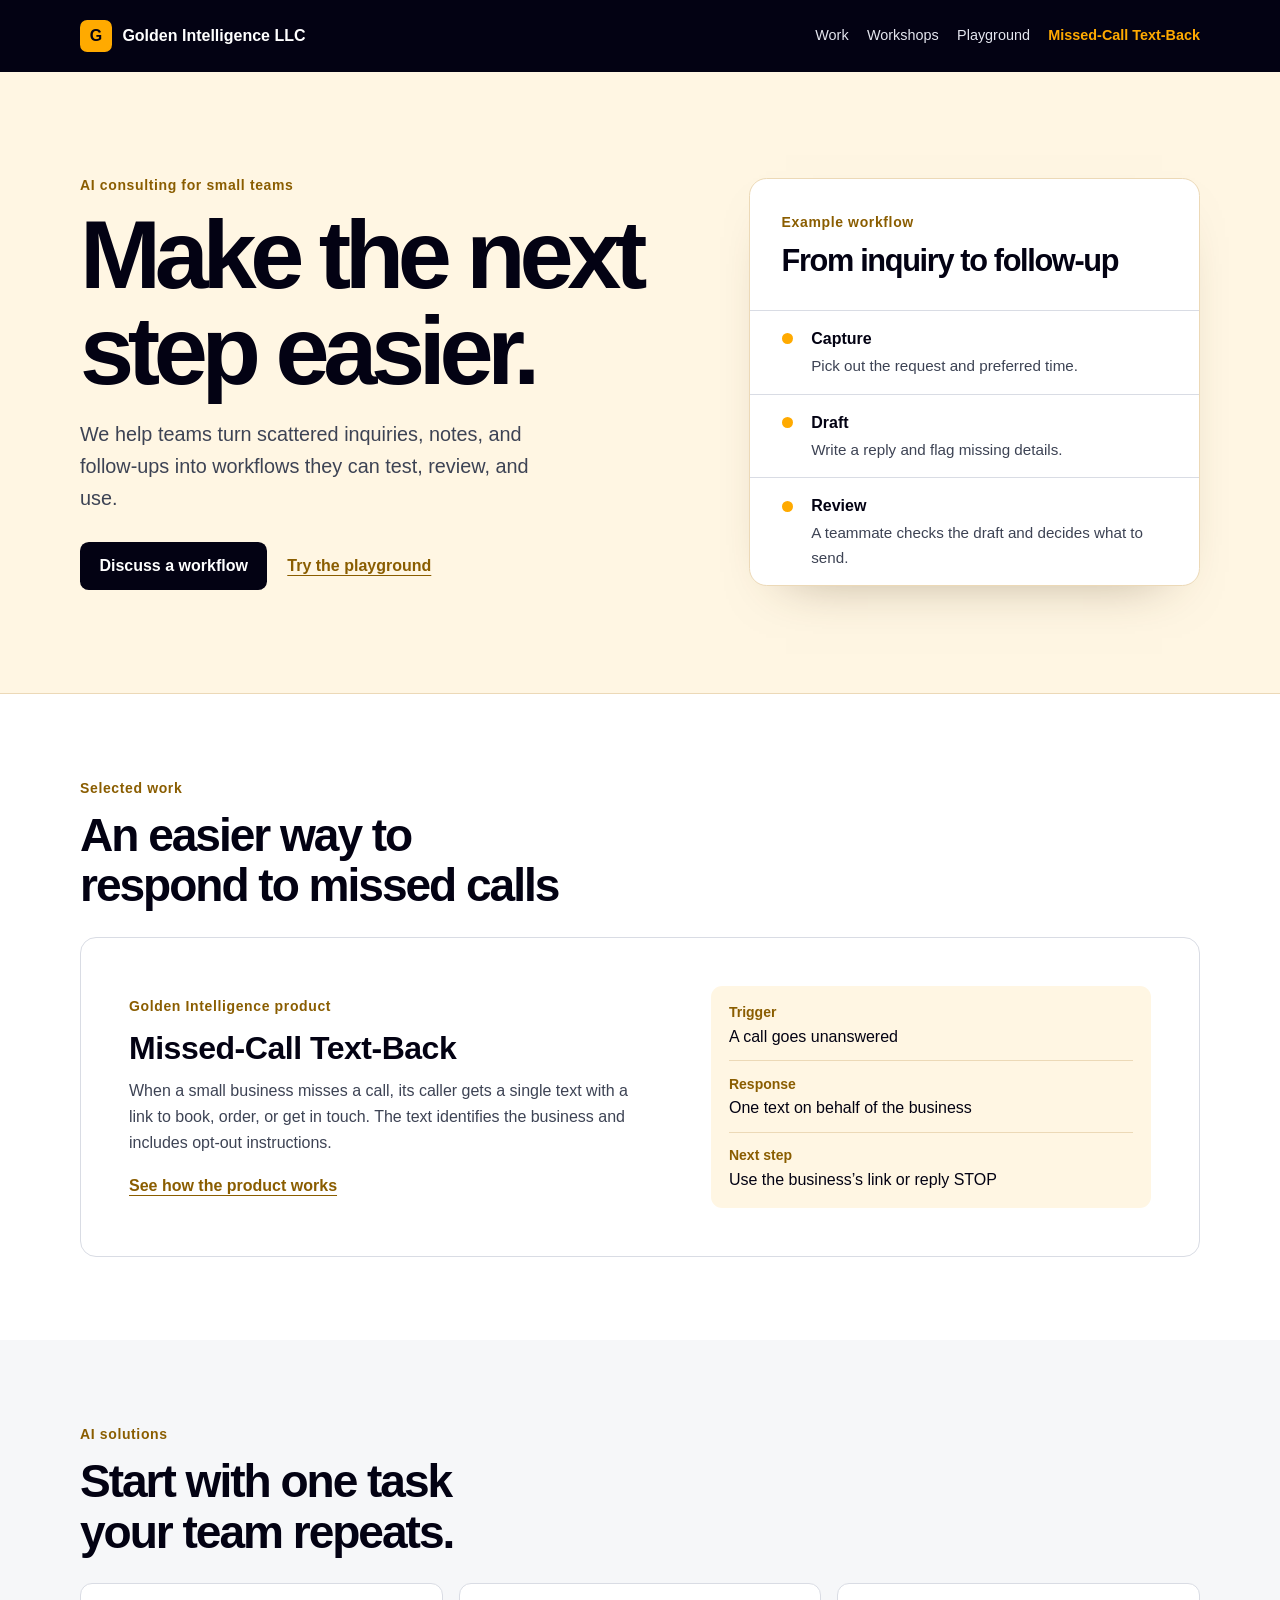
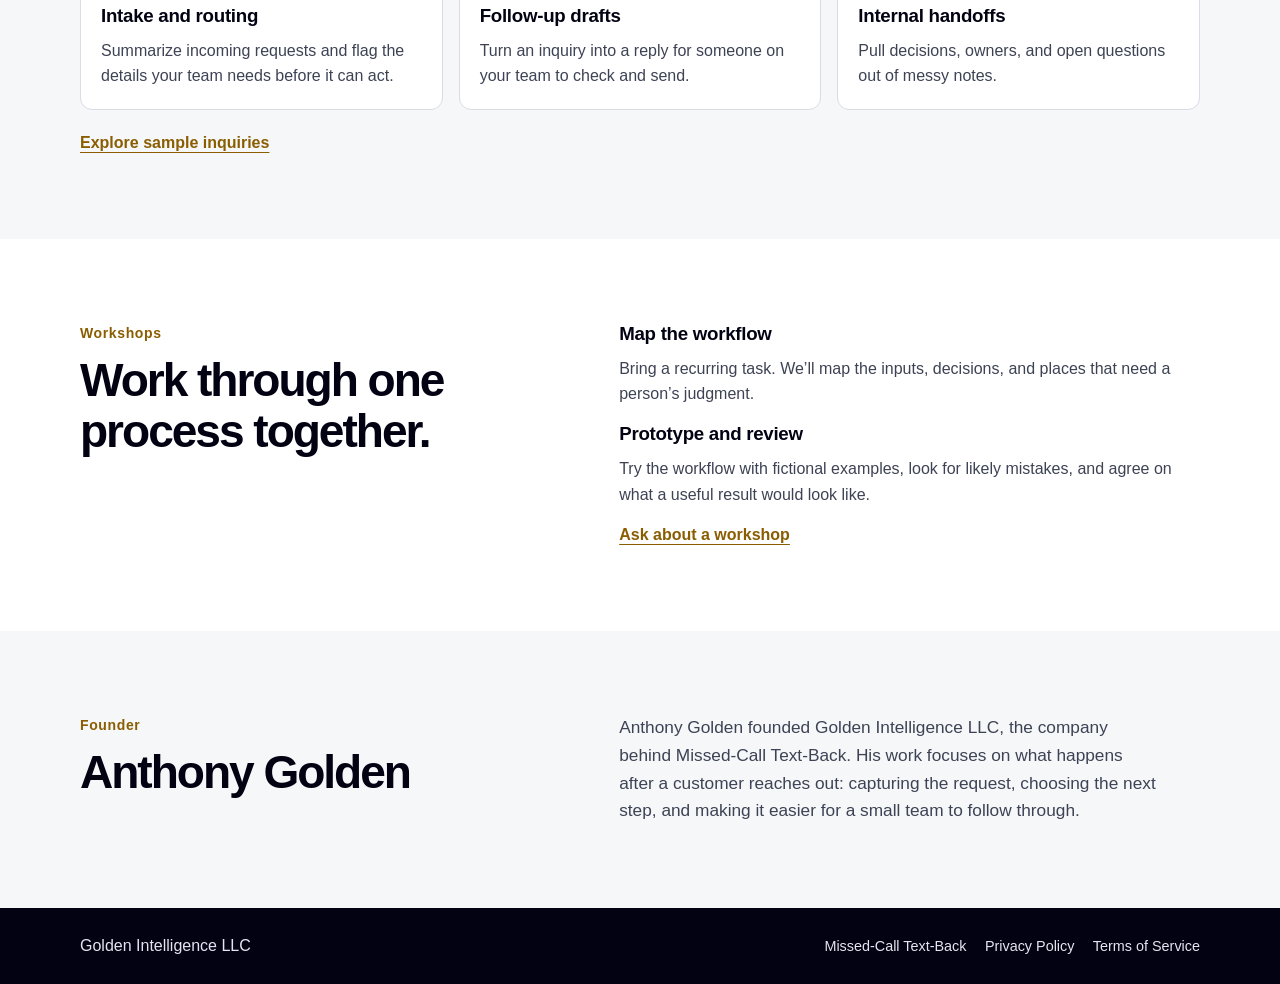
==== consulting/index.html @ 657090a5 "Add Golden Intelligence consultancy and workflow playground" ====
<!doctype html>
<html lang="en">
<head>
  <meta charset="utf-8">
  <meta name="viewport" content="width=device-width, initial-scale=1">
  <title>AI Consultancy &amp; Workshops | Golden Intelligence LLC</title>
  <meta name="description" content="Golden Intelligence helps small teams design and test AI workflows for intake, follow-up, and everyday operations.">
  <link rel="canonical" href="https://goldaction.net/consulting/">
  <link rel="icon" href="data:image/svg+xml,%3Csvg xmlns='http://www.w3.org/2000/svg' viewBox='0 0 32 32'%3E%3Crect width='32' height='32' rx='7' fill='%23FFAA00'/%3E%3Ctext x='16' y='23' font-family='Helvetica,Arial,sans-serif' font-size='19' font-weight='bold' fill='%23030213' text-anchor='middle'%3EG%3C/text%3E%3C/svg%3E">
  <link rel="stylesheet" href="/assets/portfolio.css">
</head>
<body>
  <a class="skip" href="#main">Skip to content</a>
  <header class="site">
    <div class="shell site-inner">
      <a class="brand" href="/consulting/" aria-current="page"><span class="mark" aria-hidden="true">G</span> Golden Intelligence LLC</a>
      <nav aria-label="Main navigation">
        <a href="#work">Work</a>
        <a href="#workshops">Workshops</a>
        <a href="/playground/">Playground</a>
        <a class="product-link" href="/">Missed-Call Text-Back</a>
      </nav>
    </div>
  </header>

  <main id="main">
    <section class="hero">
      <div class="shell hero-grid">
        <div>
          <p class="eyebrow">AI consulting for small teams</p>
          <h1>Make the next step easier.</h1>
          <p class="lede">We help teams turn scattered inquiries, notes, and follow-ups into workflows they can test, review, and use.</p>
          <div class="actions">
            <a class="button" href="mailto:support@goldaction.net?subject=AI%20workflow%20consultation">Discuss a workflow</a>
            <a class="text-link" href="/playground/">Try the playground</a>
          </div>
        </div>
        <div class="workflow" aria-label="Example workflow for a service inquiry">
          <div class="workflow-intro">
            <p class="eyebrow">Example workflow</p>
            <h2>From inquiry to follow-up</h2>
          </div>
          <ol class="flow">
            <li><span class="flow-dot" aria-hidden="true"></span><div><strong>Capture</strong><p>Pick out the request and preferred time.</p></div></li>
            <li><span class="flow-dot" aria-hidden="true"></span><div><strong>Draft</strong><p>Write a reply and flag missing details.</p></div></li>
            <li><span class="flow-dot" aria-hidden="true"></span><div><strong>Review</strong><p>A teammate checks the draft and decides what to send.</p></div></li>
          </ol>
        </div>
      </div>
    </section>

    <section class="section shell" id="work" aria-labelledby="work-title">
      <div class="section-heading">
        <p class="eyebrow">Selected work</p>
        <h2 id="work-title">An easier way to respond to missed calls</h2>
      </div>
      <article class="project">
        <div>
          <p class="eyebrow">Golden Intelligence product</p>
          <h3>Missed-Call Text-Back</h3>
          <p>When a small business misses a call, its caller gets a single text with a link to book, order, or get in touch. The text identifies the business and includes opt-out instructions.</p>
          <a class="text-link" href="/#how">See how the product works</a>
        </div>
        <dl class="facts">
          <div><dt>Trigger</dt><dd>A call goes unanswered</dd></div>
          <div><dt>Response</dt><dd>One text on behalf of the business</dd></div>
          <div><dt>Next step</dt><dd>Use the business’s link or reply STOP</dd></div>
        </dl>
      </article>
    </section>

    <section class="band" id="solutions" aria-labelledby="solutions-title">
      <div class="shell section">
        <div class="section-heading">
          <p class="eyebrow">AI solutions</p>
          <h2 id="solutions-title">Start with one task your team repeats.</h2>
        </div>
        <div class="tiles">
          <article><h3>Intake and routing</h3><p>Summarize incoming requests and flag the details your team needs before it can act.</p></article>
          <article><h3>Follow-up drafts</h3><p>Turn an inquiry into a reply for someone on your team to check and send.</p></article>
          <article><h3>Internal handoffs</h3><p>Pull decisions, owners, and open questions out of messy notes.</p></article>
        </div>
        <p class="section-link"><a class="text-link" href="/playground/">Explore sample inquiries</a></p>
      </div>
    </section>

    <section class="section shell split" id="workshops" aria-labelledby="workshop-title">
      <div>
        <p class="eyebrow">Workshops</p>
        <h2 id="workshop-title">Work through one process together.</h2>
      </div>
      <div class="workshop-steps">
        <div><h3>Map the workflow</h3><p>Bring a recurring task. We’ll map the inputs, decisions, and places that need a person’s judgment.</p></div>
        <div><h3>Prototype and review</h3><p>Try the workflow with fictional examples, look for likely mistakes, and agree on what a useful result would look like.</p></div>
        <a class="text-link" href="mailto:support@goldaction.net?subject=AI%20workflow%20workshop">Ask about a workshop</a>
      </div>
    </section>

    <section class="band" id="founder" aria-labelledby="founder-title">
      <div class="shell section split">
        <div>
          <p class="eyebrow">Founder</p>
          <h2 id="founder-title">Anthony Golden</h2>
        </div>
        <p class="founder-copy">Anthony Golden founded Golden Intelligence LLC, the company behind Missed-Call Text-Back. His work focuses on what happens after a customer reaches out: capturing the request, choosing the next step, and making it easier for a small team to follow through.</p>
      </div>
    </section>
  </main>

  <footer class="site footer">
    <div class="shell site-inner">
      <span>Golden Intelligence LLC</span>
      <nav aria-label="Footer navigation">
        <a href="/">Missed-Call Text-Back</a>
        <a href="/privacy/">Privacy Policy</a>
        <a href="/terms/">Terms of Service</a>
      </nav>
    </div>
  </footer>
</body>
</html>
---- assets/portfolio.css ----
:root {
  --gold: #ffaa00;
  --gold-deep: #8a5d00;
  --gold-soft: #fff6e3;
  --ink: #030213;
  --body: #3d4354;
  --muted: #555c6c;
  --line: #d9dce4;
  --bg: #fff;
  --band: #f6f7f9;
  color: var(--body);
  background: var(--bg);
  font-family: -apple-system, BlinkMacSystemFont, "Segoe UI", Roboto, "Helvetica Neue", Arial, sans-serif;
  line-height: 1.6;
}

* { box-sizing: border-box; }
[hidden] { display: none !important; }
body { margin: 0; }
a { color: var(--gold-deep); text-underline-offset: .25em; }
:focus-visible { outline: 3px solid var(--gold-deep); outline-offset: 4px; }
.site :focus-visible { outline-color: var(--gold); }
.shell { width: min(100% - 3rem, 70rem); margin-inline: auto; }

.skip {
  position: absolute;
  z-index: 1;
  top: .75rem;
  left: .75rem;
  transform: translateY(-200%);
  padding: .7rem 1rem;
  background: var(--gold);
  color: var(--ink);
  font-weight: 700;
}
.skip:focus { transform: translateY(0); }

.site { background: var(--ink); color: #e4e6ef; }
.site-inner {
  display: flex;
  flex-wrap: wrap;
  justify-content: space-between;
  align-items: center;
  gap: .5rem 1.5rem;
  min-height: 4.5rem;
  padding-block: .55rem;
}
.site nav { display: flex; flex-wrap: wrap; gap: 0 1.15rem; }
.site a {
  display: inline-flex;
  align-items: center;
  min-height: 2.75rem;
  color: inherit;
  text-decoration: none;
  font-size: .9rem;
}
.site a:hover,
.site nav a[aria-current="page"] { text-decoration: underline; }
.site .brand { gap: .65rem; color: #fff; font-size: 1rem; font-weight: 750; }
.mark {
  display: inline-grid;
  width: 2rem;
  height: 2rem;
  place-items: center;
  border-radius: .45rem;
  background: var(--gold);
  color: var(--ink);
  font-weight: 850;
}
.site nav .product-link { color: var(--gold); font-weight: 700; }
.footer { margin-top: auto; }
.footer .site-inner { padding-block: 1rem; }

.hero {
  padding-block: clamp(3rem, 8vw, 7.25rem);
  background: var(--gold-soft);
  border-bottom: 1px solid #ecd9b7;
}
.hero-grid { display: grid; grid-template-columns: 1.18fr .9fr; align-items: center; gap: clamp(2rem, 6vw, 6rem); }
.eyebrow {
  margin: 0 0 .65rem;
  color: var(--gold-deep);
  font-size: .875rem;
  font-weight: 750;
  letter-spacing: .045em;
}
h1, h2, h3 { margin: 0; color: var(--ink); text-wrap: balance; }
h1 { max-width: 13ch; font-size: clamp(2.85rem, 7.6vw, 6.3rem); line-height: .98; letter-spacing: -.065em; }
h2 { font-size: clamp(1.75rem, 3.6vw, 3.4rem); line-height: 1.1; letter-spacing: -.044em; }
h3 { font-size: 1.17rem; line-height: 1.25; letter-spacing: -.015em; }
p { margin: .65rem 0 0; }
.lede { max-width: 43ch; margin-top: 1.35rem; font-size: clamp(1.05rem, 2vw, 1.24rem); }
.actions { display: flex; flex-wrap: wrap; align-items: center; gap: .7rem 1.25rem; margin-top: 1.7rem; }
.button {
  display: inline-flex;
  align-items: center;
  justify-content: center;
  min-height: 2.85rem;
  padding: .65rem 1.15rem;
  border: 1px solid transparent;
  border-radius: .55rem;
  background: var(--ink);
  color: #fff;
  text-decoration: none;
  text-align: center;
  font: inherit;
  font-weight: 700;
  cursor: pointer;
}
.button:hover { background: #292840; }
.text-link { font-weight: 700; }
.text-link:hover { color: var(--ink); }

.workflow {
  overflow: hidden;
  border: 1px solid #ecd9b7;
  border-radius: 1.1rem;
  background: var(--bg);
  box-shadow: 0 1.4rem 3.4rem -2.3rem #4a341580;
}
.workflow-intro { padding: clamp(1.2rem, 4vw, 2rem); }
.workflow h2 { font-size: clamp(1.35rem, 2.4vw, 2rem); }
.flow { margin: 0; padding: 0; list-style: none; }
.flow li {
  display: grid;
  grid-template-columns: 1rem 1fr;
  gap: .85rem;
  align-items: start;
  padding: .95rem clamp(1.2rem, 4vw, 2rem);
  border-top: 1px solid var(--line);
}
.flow strong { color: var(--ink); }
.flow p { margin-top: .15rem; font-size: .95rem; }
.flow-dot { width: .7rem; height: .7rem; margin-top: .45rem; border-radius: 50%; background: var(--gold); }

.section { padding-block: clamp(3.2rem, 6.5vw, 6rem); }
.section-heading { max-width: 42rem; margin-bottom: 1.6rem; }
.project {
  display: grid;
  grid-template-columns: 1.15fr 1fr;
  gap: 1.65rem clamp(1.5rem, 6vw, 5.5rem);
  align-items: center;
  padding: clamp(1.35rem, 4.4vw, 3rem);
  border: 1px solid var(--line);
  border-radius: 1rem;
}
.project h3 { font-size: clamp(1.4rem, 2.6vw, 2rem); }
.project p:not(.eyebrow) { margin-bottom: 1.1rem; }
.facts { margin: 0; padding: .25rem 1.1rem; background: var(--gold-soft); border-radius: .7rem; }
.facts div { padding-block: .7rem; }
.facts div + div { border-top: 1px solid #ecd9b7; }
.facts dt { color: var(--gold-deep); font-weight: 700; font-size: .875rem; }
.facts dd { margin: .03rem 0 0; color: var(--ink); }
.band { background: var(--band); }
.tiles { display: grid; grid-template-columns: repeat(3, 1fr); gap: 1rem; }
.tiles article { padding: 1.25rem; border: 1px solid var(--line); border-radius: .75rem; background: var(--bg); }
.section-link { margin-top: 1.25rem; }
.split { display: grid; grid-template-columns: .9fr 1.1fr; gap: 1.35rem clamp(1.4rem, 5vw, 5.5rem); }
.workshop-steps { display: grid; gap: .95rem; }
.founder-copy { margin: 0; max-width: 56ch; font-size: 1.08rem; }

.demo-hero { padding-block: clamp(2.75rem, 6vw, 5rem); }
.demo-hero h1 { max-width: none; font-size: clamp(2.7rem, 6.4vw, 5.15rem); }
.demo-hero .lede { max-width: 59ch; }
.sample-note { margin-top: .85rem; color: var(--muted); }
.demo-section { padding-block: clamp(1.5rem, 4vw, 3rem) clamp(3rem, 6vw, 5rem); }
.demo-grid { display: grid; grid-template-columns: 1fr 1fr; gap: 1rem; align-items: start; }
.demo-panel { min-width: 0; padding: clamp(1rem, 3vw, 1.75rem); border: 1px solid var(--line); border-radius: .9rem; }
.demo-panel h2, legend { color: var(--ink); font-size: 1.3rem; font-weight: 750; line-height: 1.2; }
fieldset { display: grid; gap: .4rem; min-width: 0; margin: 0 0 1.3rem; padding: 0; border: 0; }
legend { margin-bottom: .55rem; padding: 0; }
.option {
  display: flex;
  align-items: center;
  gap: .55rem;
  min-height: 2.75rem;
  padding: .45rem .65rem;
  border: 1px solid var(--line);
  border-radius: .55rem;
  color: var(--ink);
  cursor: pointer;
}
.option:focus-within { outline: 2px solid var(--gold-deep); outline-offset: 2px; }
.option:has(input:checked) { border-color: var(--gold-deep); background: var(--gold-soft); font-weight: 700; }
.option input { margin: 0; accent-color: var(--gold-deep); flex: none; }
.message { padding: .85rem 1rem; border-radius: .55rem; background: var(--band); overflow-wrap: anywhere; }
.demo-panel .button { margin-top: 1rem; }
.result-panel { background: var(--band); }
.result-panel .message { background: var(--bg); }
#result { margin-top: 1rem; padding-top: 1rem; border-top: 1px solid var(--line); }
#result .message { margin-bottom: 1.05rem; }
#result ul { margin: .55rem 0 0; padding-left: 1.35rem; }

@media (max-width: 50rem) {
  .hero-grid, .project, .split, .demo-grid { grid-template-columns: 1fr; }
  .workflow { max-width: 33rem; }
  .tiles { grid-template-columns: 1fr; }
}
@media (max-width: 32rem) {
  .shell { width: calc(100% - 2rem); }
  .site-inner { padding-block: .65rem; }
  .site nav { gap: 0 .75rem; }
}
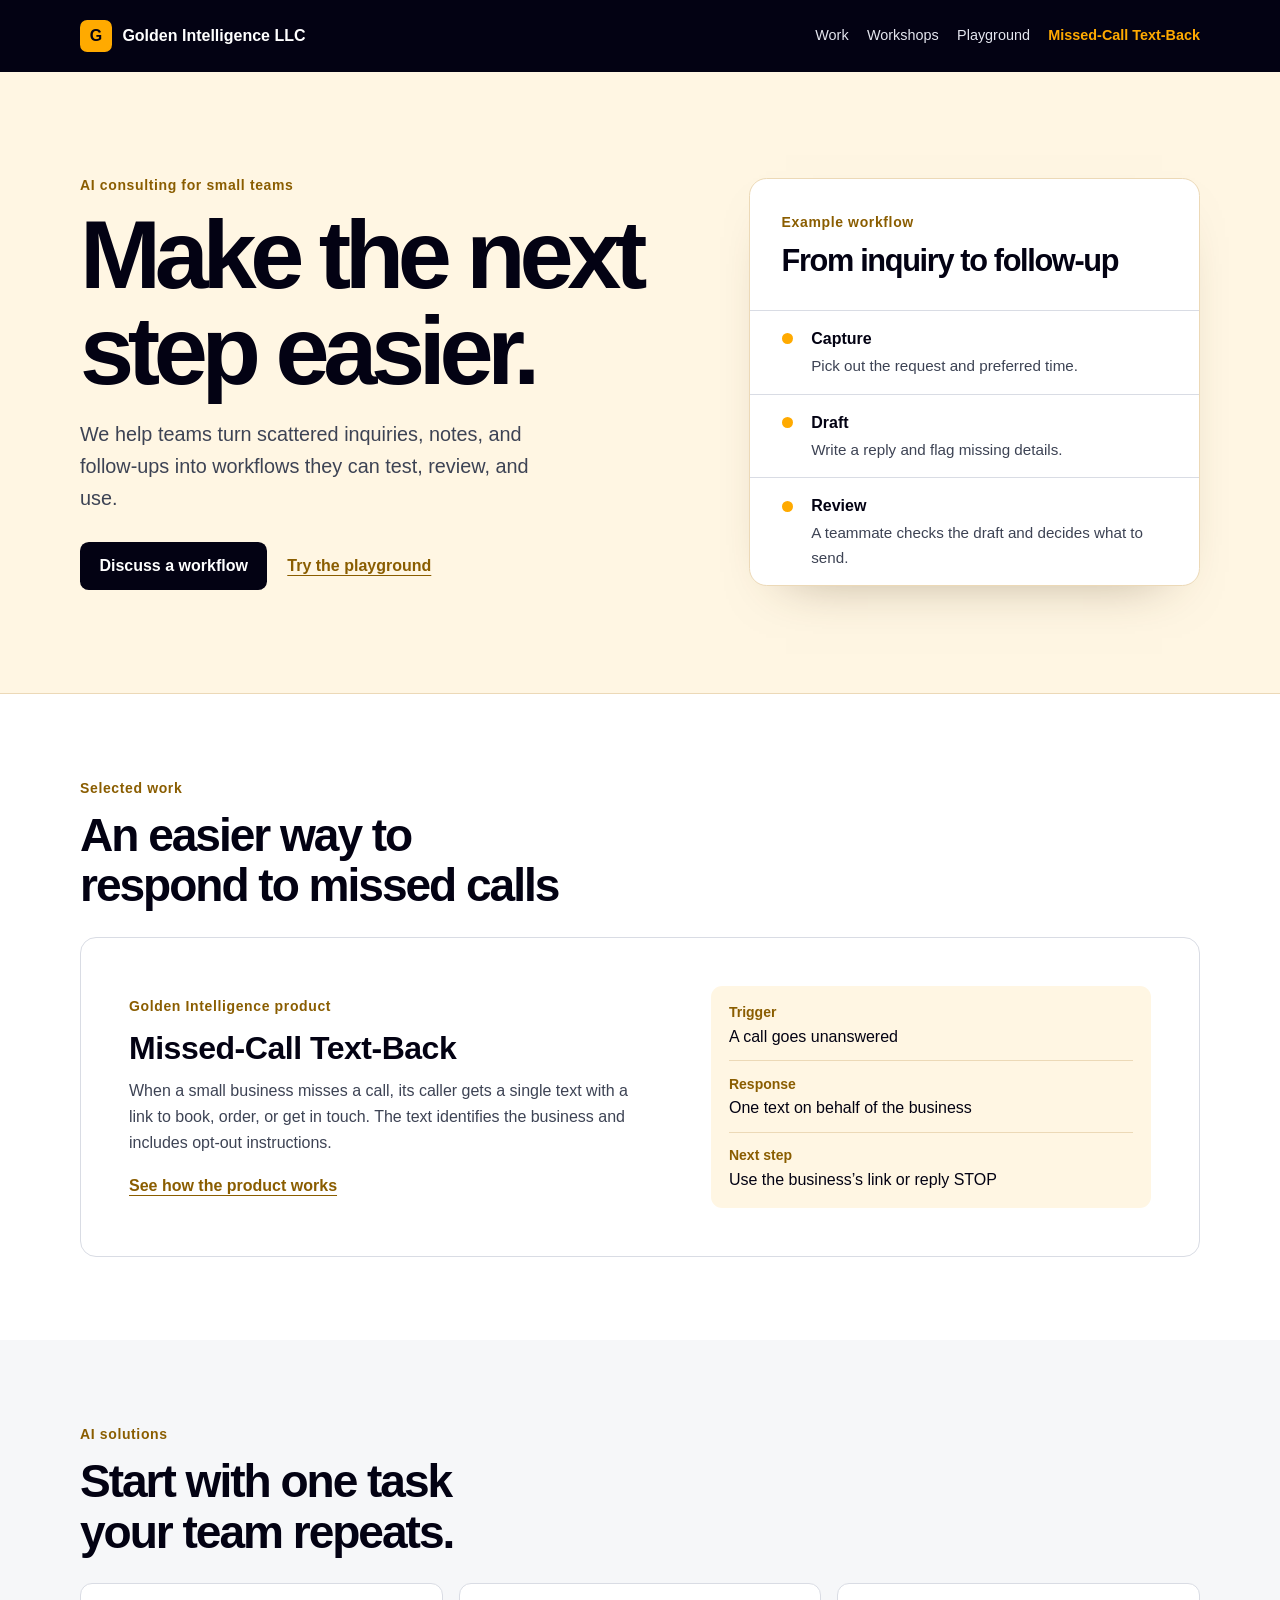
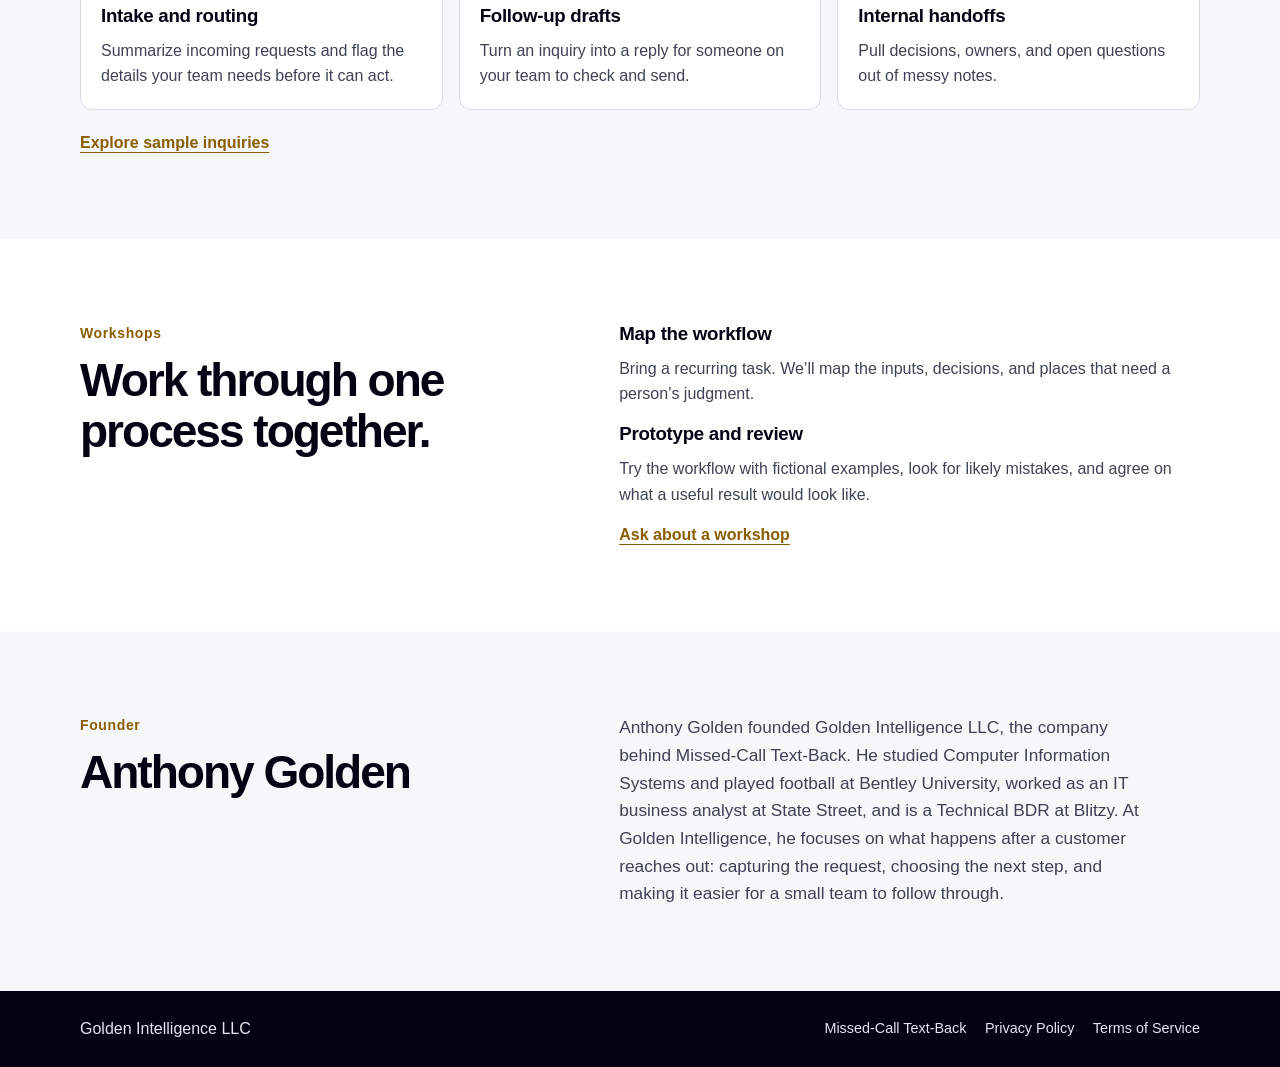
==== commit d9a1ea55: "Add Anthony Golden’s background to the founder bio" ====
--- a/consulting/index.html
+++ b/consulting/index.html
@@ -102,7 +102,7 @@
           <p class="eyebrow">Founder</p>
           <h2 id="founder-title">Anthony Golden</h2>
         </div>
-        <p class="founder-copy">Anthony Golden founded Golden Intelligence LLC, the company behind Missed-Call Text-Back. His work focuses on what happens after a customer reaches out: capturing the request, choosing the next step, and making it easier for a small team to follow through.</p>
+        <p class="founder-copy">Anthony Golden founded Golden Intelligence LLC, the company behind Missed-Call Text-Back. He studied Computer Information Systems and played football at Bentley University, worked as an IT business analyst at State Street, and is a Technical BDR at Blitzy. At Golden Intelligence, he focuses on what happens after a customer reaches out: capturing the request, choosing the next step, and making it easier for a small team to follow through.</p>
       </div>
     </section>
   </main>
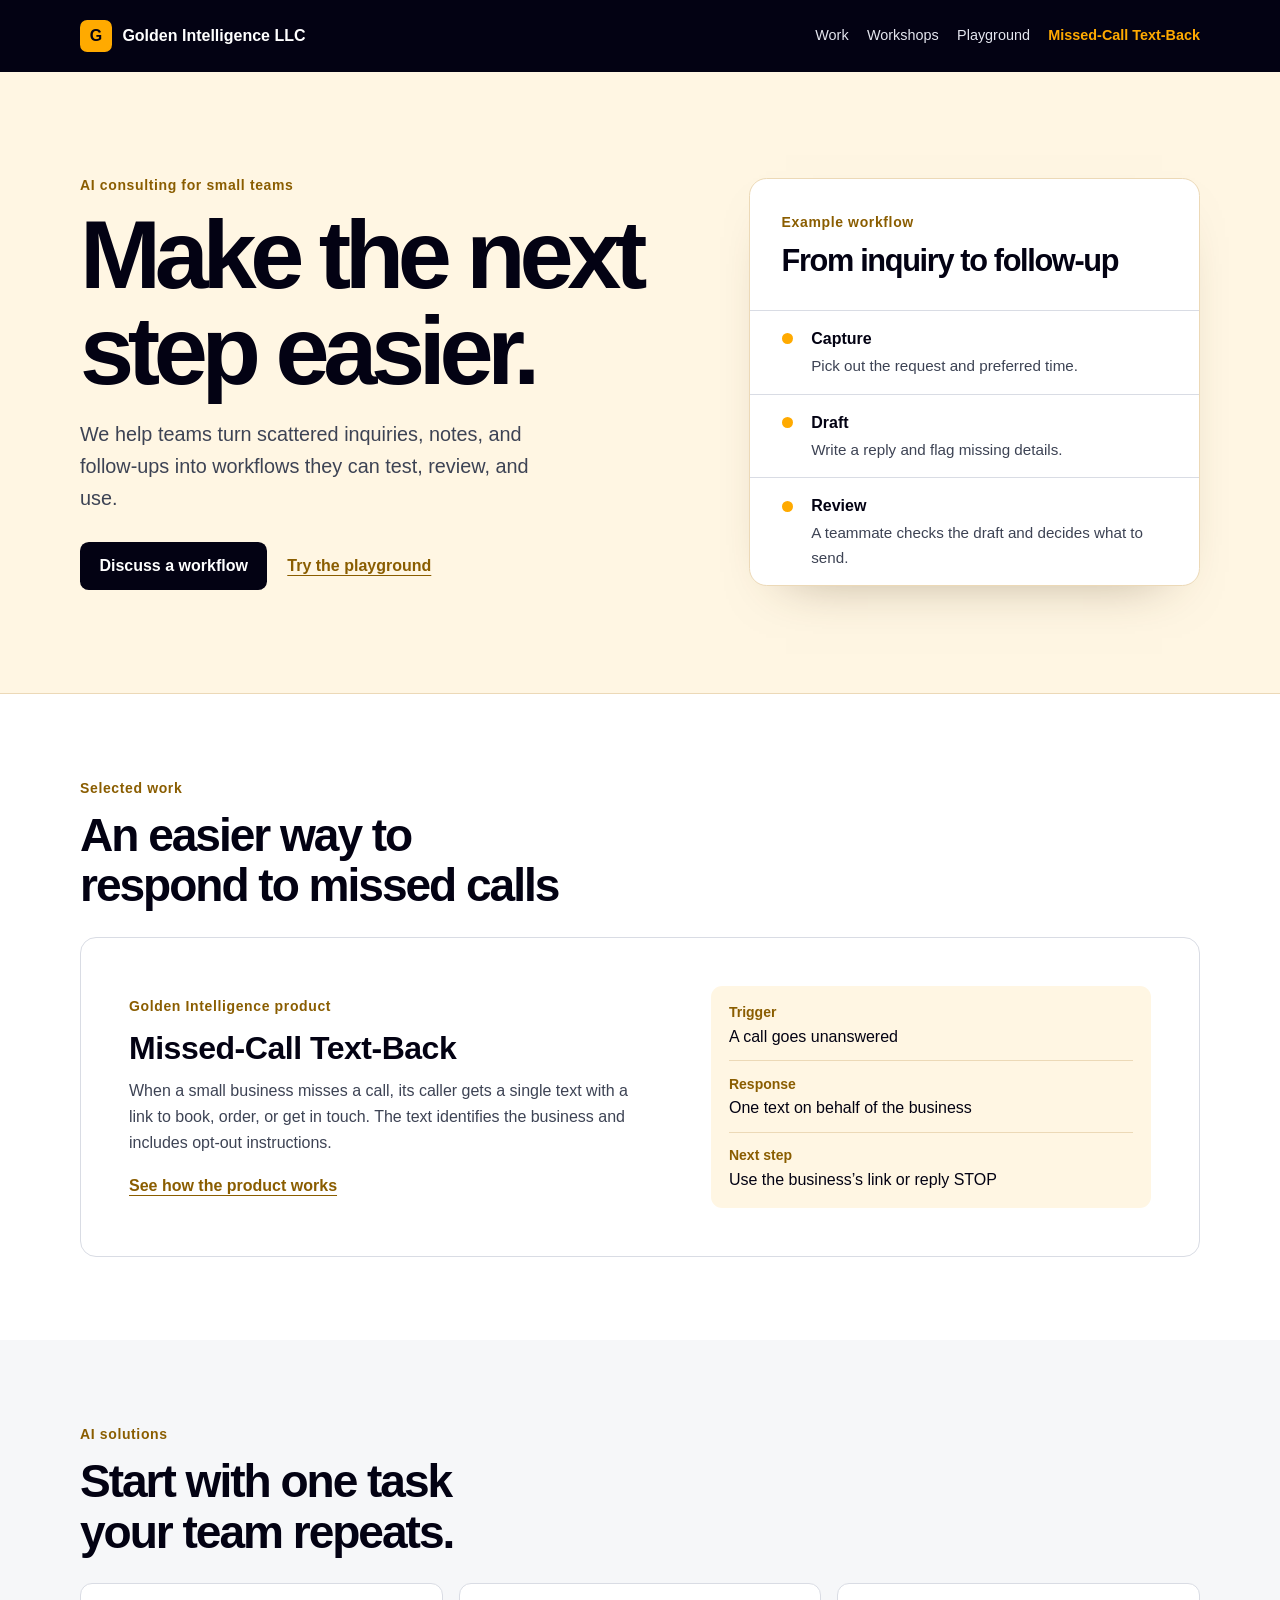
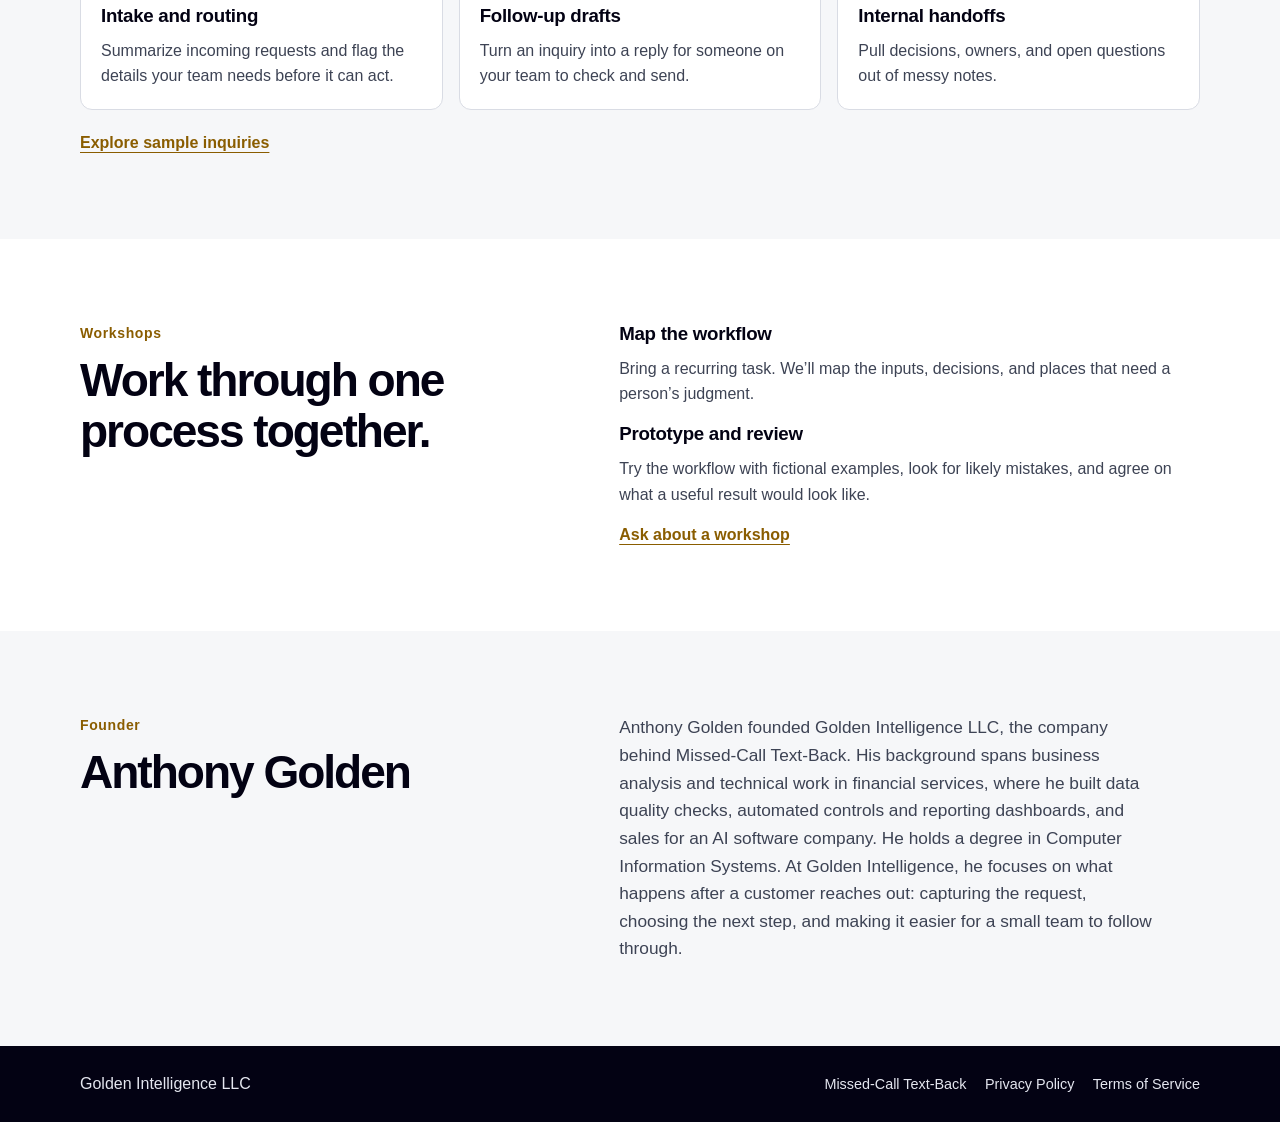
==== commit b32e591a: "Make the founder bio general Describe skills and experience without employer names or titles.  Co-Au" ====
--- a/consulting/index.html
+++ b/consulting/index.html
@@ -102,7 +102,7 @@
           <p class="eyebrow">Founder</p>
           <h2 id="founder-title">Anthony Golden</h2>
         </div>
-        <p class="founder-copy">Anthony Golden founded Golden Intelligence LLC, the company behind Missed-Call Text-Back. He studied Computer Information Systems and played football at Bentley University, worked as an IT business analyst at State Street, and is a Technical BDR at Blitzy. At Golden Intelligence, he focuses on what happens after a customer reaches out: capturing the request, choosing the next step, and making it easier for a small team to follow through.</p>
+        <p class="founder-copy">Anthony Golden founded Golden Intelligence LLC, the company behind Missed-Call Text-Back. His background spans business analysis and technical work in financial services, where he built data quality checks, automated controls and reporting dashboards, and sales for an AI software company. He holds a degree in Computer Information Systems. At Golden Intelligence, he focuses on what happens after a customer reaches out: capturing the request, choosing the next step, and making it easier for a small team to follow through.</p>
       </div>
     </section>
   </main>
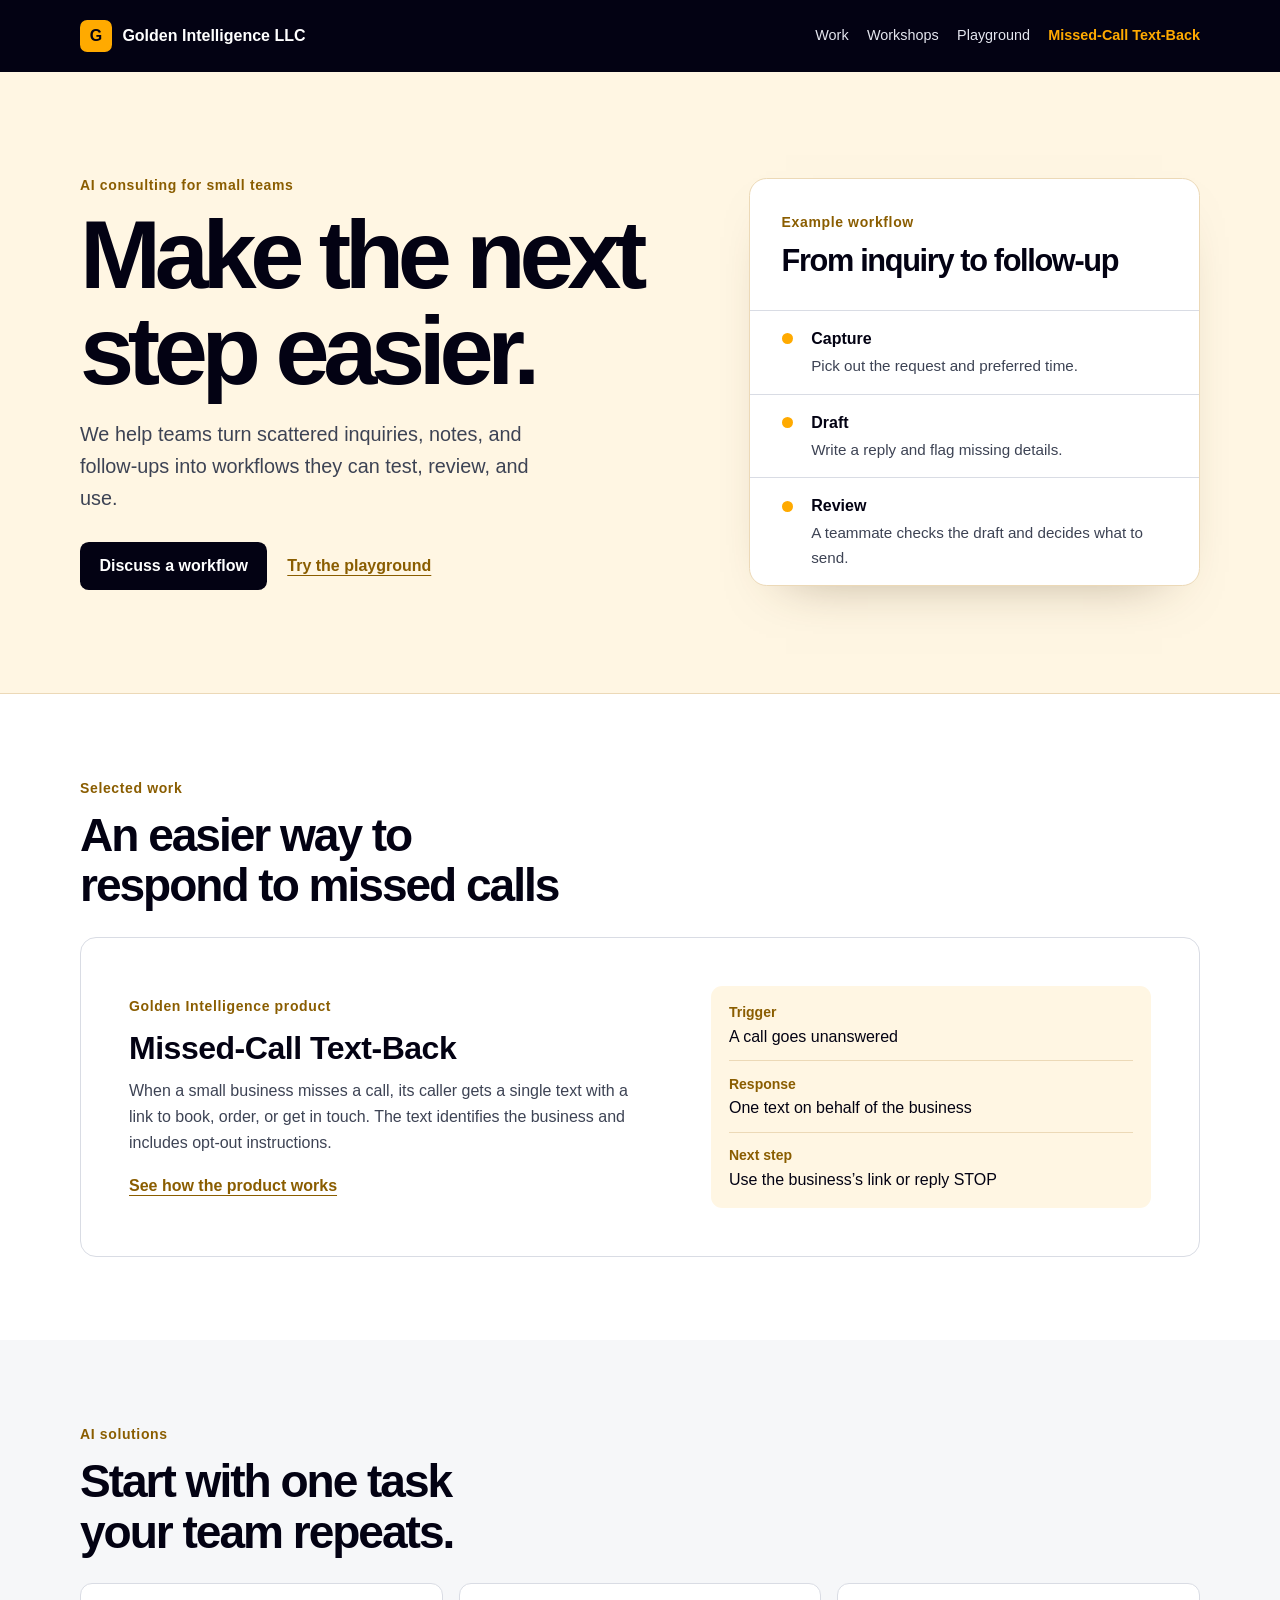
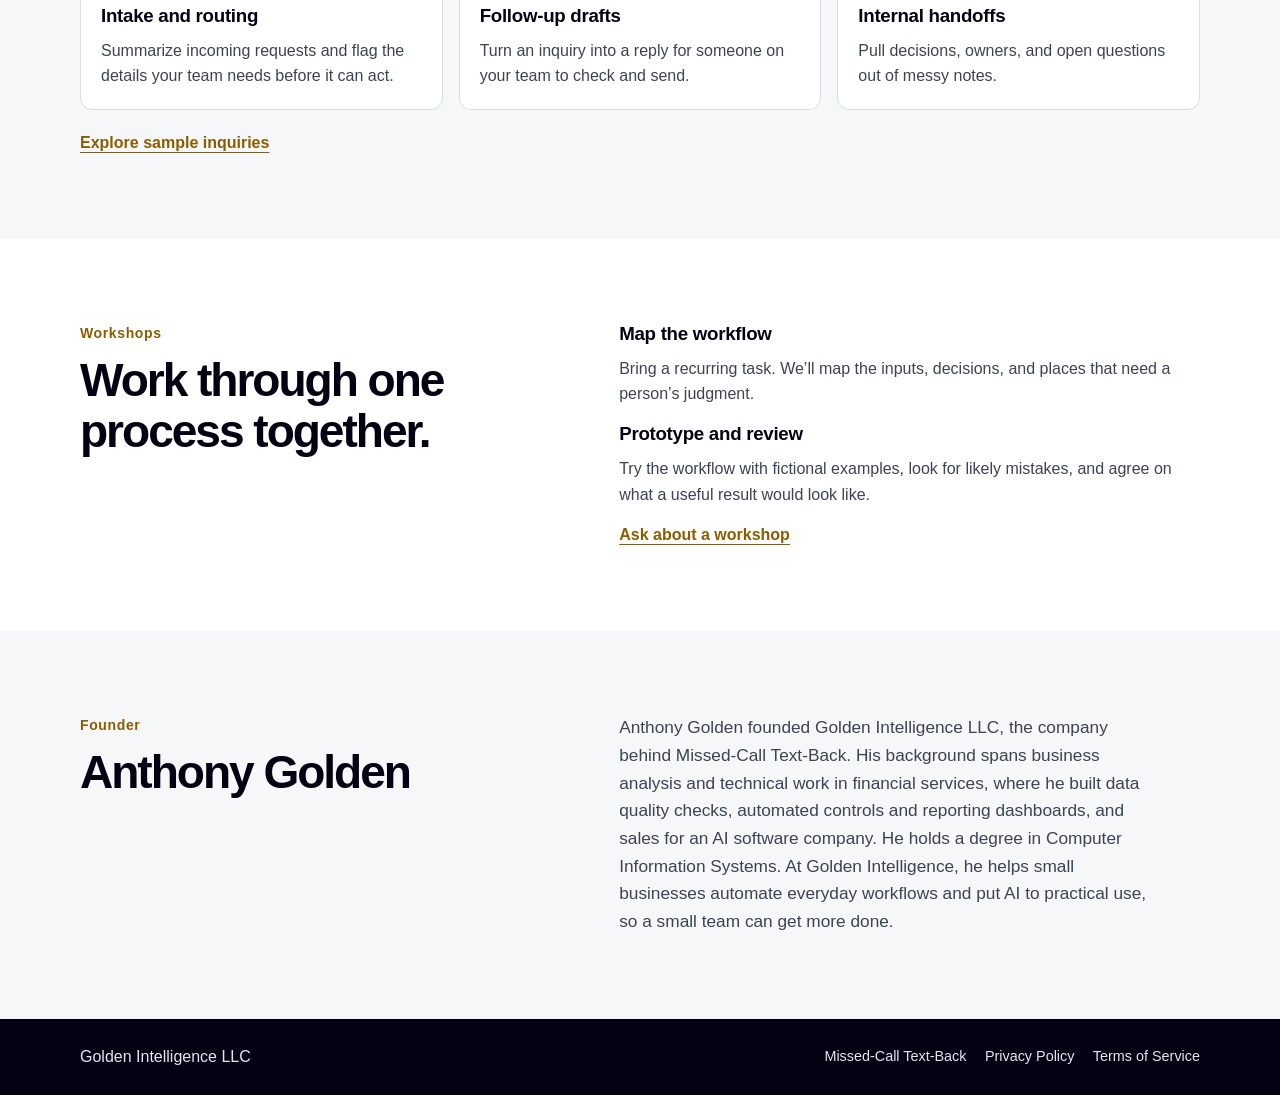
==== commit d3a32926: "Reframe the bio's last sentence around workflow automation Co-Authored-By: Claude Opus 5.5 <noreply@" ====
--- a/consulting/index.html
+++ b/consulting/index.html
@@ -102,7 +102,7 @@
           <p class="eyebrow">Founder</p>
           <h2 id="founder-title">Anthony Golden</h2>
         </div>
-        <p class="founder-copy">Anthony Golden founded Golden Intelligence LLC, the company behind Missed-Call Text-Back. His background spans business analysis and technical work in financial services, where he built data quality checks, automated controls and reporting dashboards, and sales for an AI software company. He holds a degree in Computer Information Systems. At Golden Intelligence, he focuses on what happens after a customer reaches out: capturing the request, choosing the next step, and making it easier for a small team to follow through.</p>
+        <p class="founder-copy">Anthony Golden founded Golden Intelligence LLC, the company behind Missed-Call Text-Back. His background spans business analysis and technical work in financial services, where he built data quality checks, automated controls and reporting dashboards, and sales for an AI software company. He holds a degree in Computer Information Systems. At Golden Intelligence, he helps small businesses automate everyday workflows and put AI to practical use, so a small team can get more done.</p>
       </div>
     </section>
   </main>
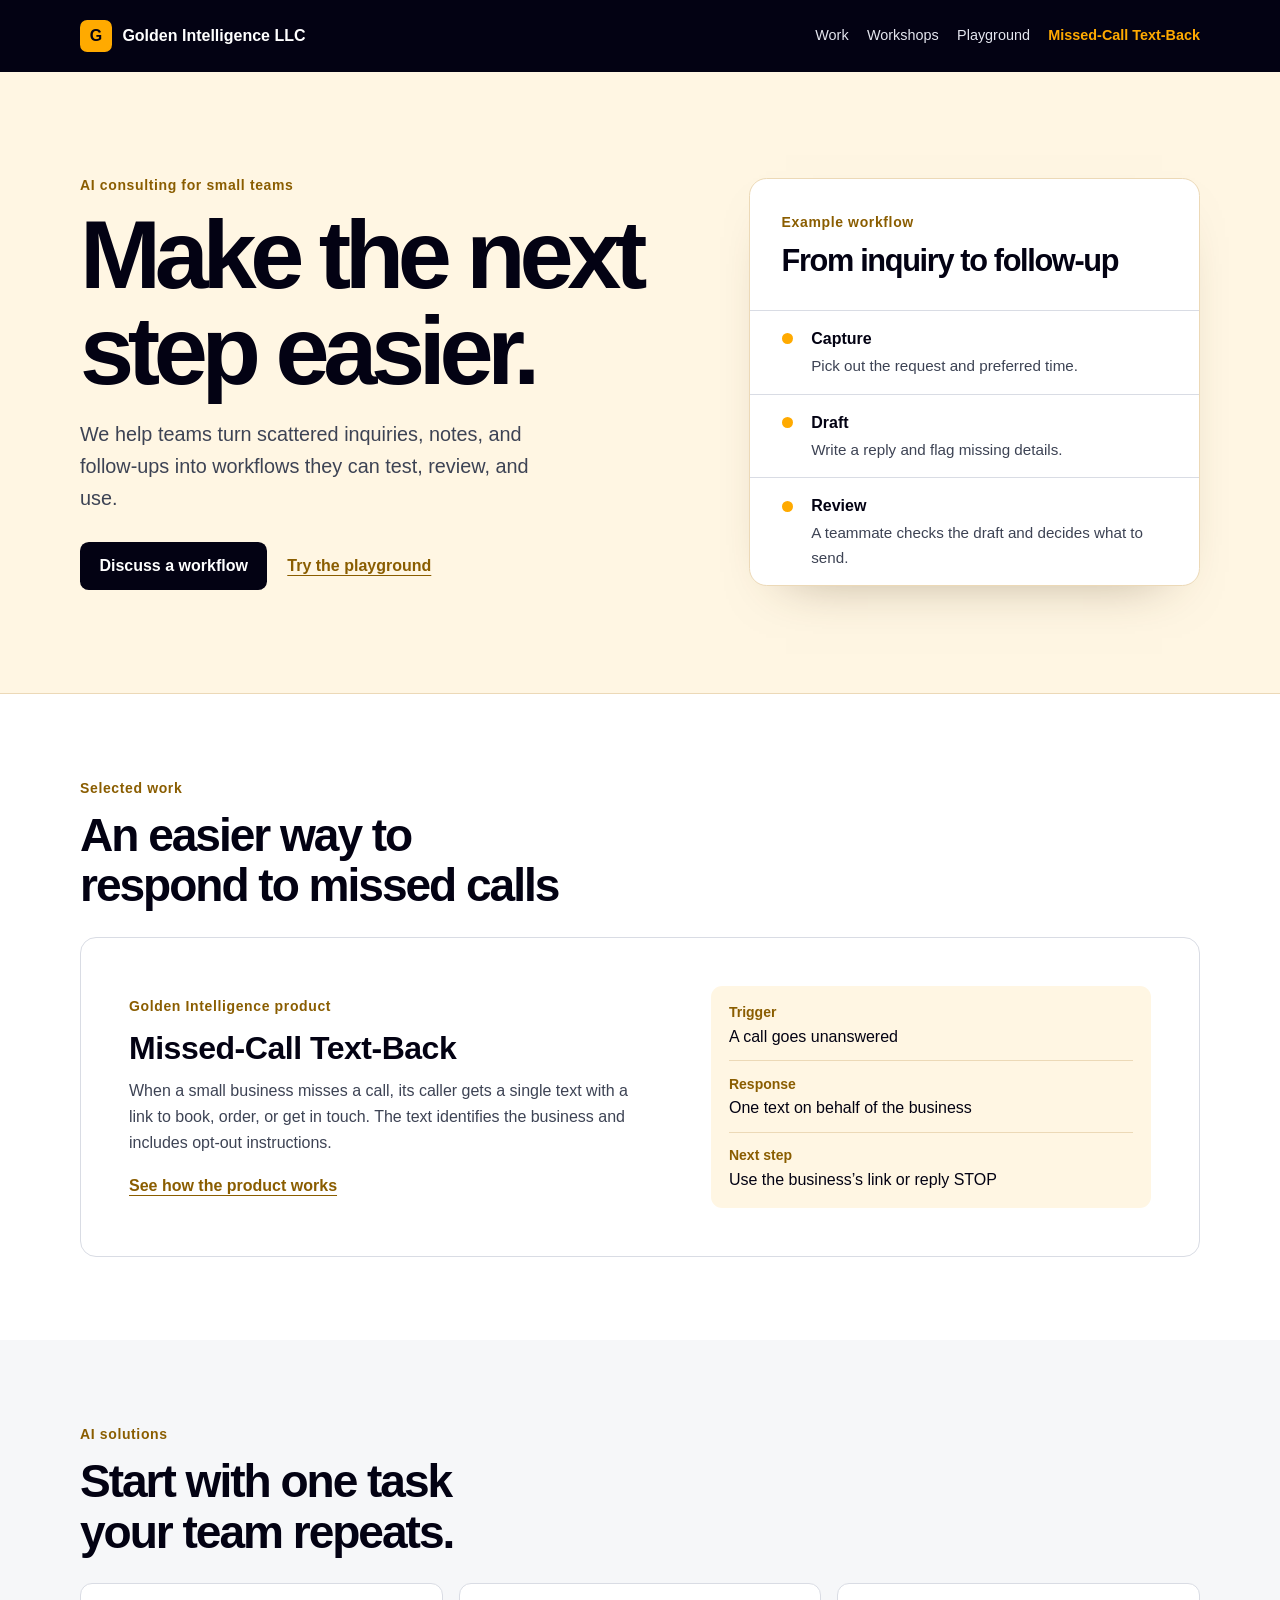
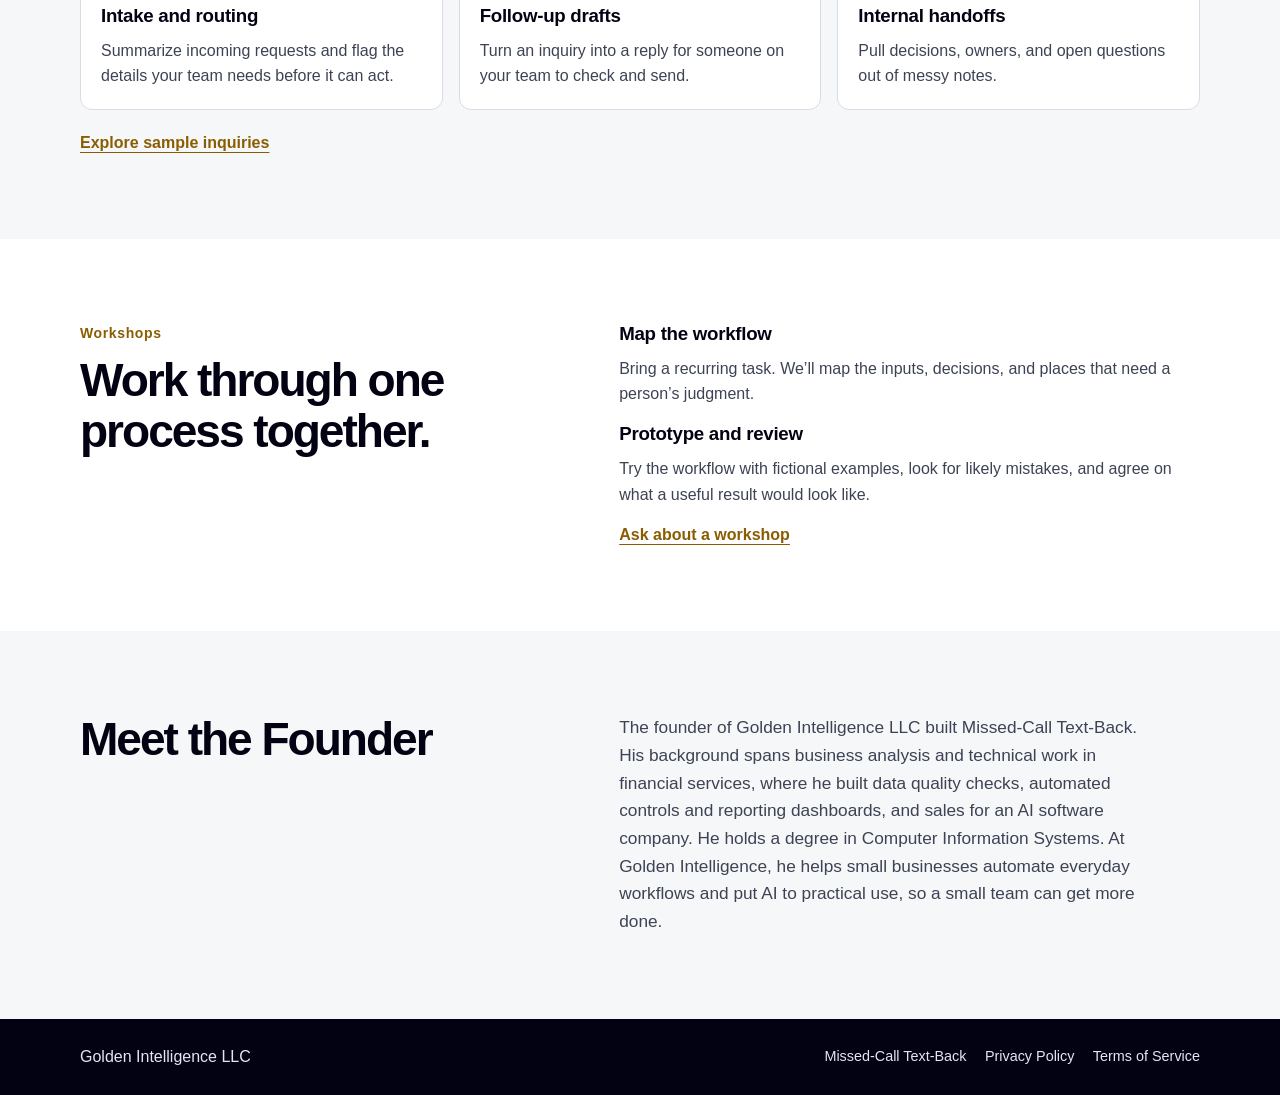
==== commit 7bfbe2c4: "Connect the public playground and generalize the founder heading" ====
--- a/consulting/index.html
+++ b/consulting/index.html
@@ -99,10 +99,9 @@
     <section class="band" id="founder" aria-labelledby="founder-title">
       <div class="shell section split">
         <div>
-          <p class="eyebrow">Founder</p>
-          <h2 id="founder-title">Anthony Golden</h2>
+          <h2 id="founder-title">Meet the Founder</h2>
         </div>
-        <p class="founder-copy">Anthony Golden founded Golden Intelligence LLC, the company behind Missed-Call Text-Back. His background spans business analysis and technical work in financial services, where he built data quality checks, automated controls and reporting dashboards, and sales for an AI software company. He holds a degree in Computer Information Systems. At Golden Intelligence, he helps small businesses automate everyday workflows and put AI to practical use, so a small team can get more done.</p>
+        <p class="founder-copy">The founder of Golden Intelligence LLC built Missed-Call Text-Back. His background spans business analysis and technical work in financial services, where he built data quality checks, automated controls and reporting dashboards, and sales for an AI software company. He holds a degree in Computer Information Systems. At Golden Intelligence, he helps small businesses automate everyday workflows and put AI to practical use, so a small team can get more done.</p>
       </div>
     </section>
   </main>
--- a/assets/portfolio.css
+++ b/assets/portfolio.css
@@ -184,7 +184,10 @@
 .option:has(input:checked) { border-color: var(--gold-deep); background: var(--gold-soft); font-weight: 700; }
 .option input { margin: 0; accent-color: var(--gold-deep); flex: none; }
 .message { padding: .85rem 1rem; border-radius: .55rem; background: var(--band); overflow-wrap: anywhere; }
-.demo-panel .button { margin-top: 1rem; }
+.demo-actions { display: flex; flex-wrap: wrap; gap: .65rem; margin-top: 1rem; }
+.button-secondary { background: var(--bg); border-color: var(--line); color: var(--ink); }
+.button-secondary:hover { background: var(--gold-soft); }
+.button:disabled { opacity: .65; cursor: wait; }
 .result-panel { background: var(--band); }
 .result-panel .message { background: var(--bg); }
 #result { margin-top: 1rem; padding-top: 1rem; border-top: 1px solid var(--line); }
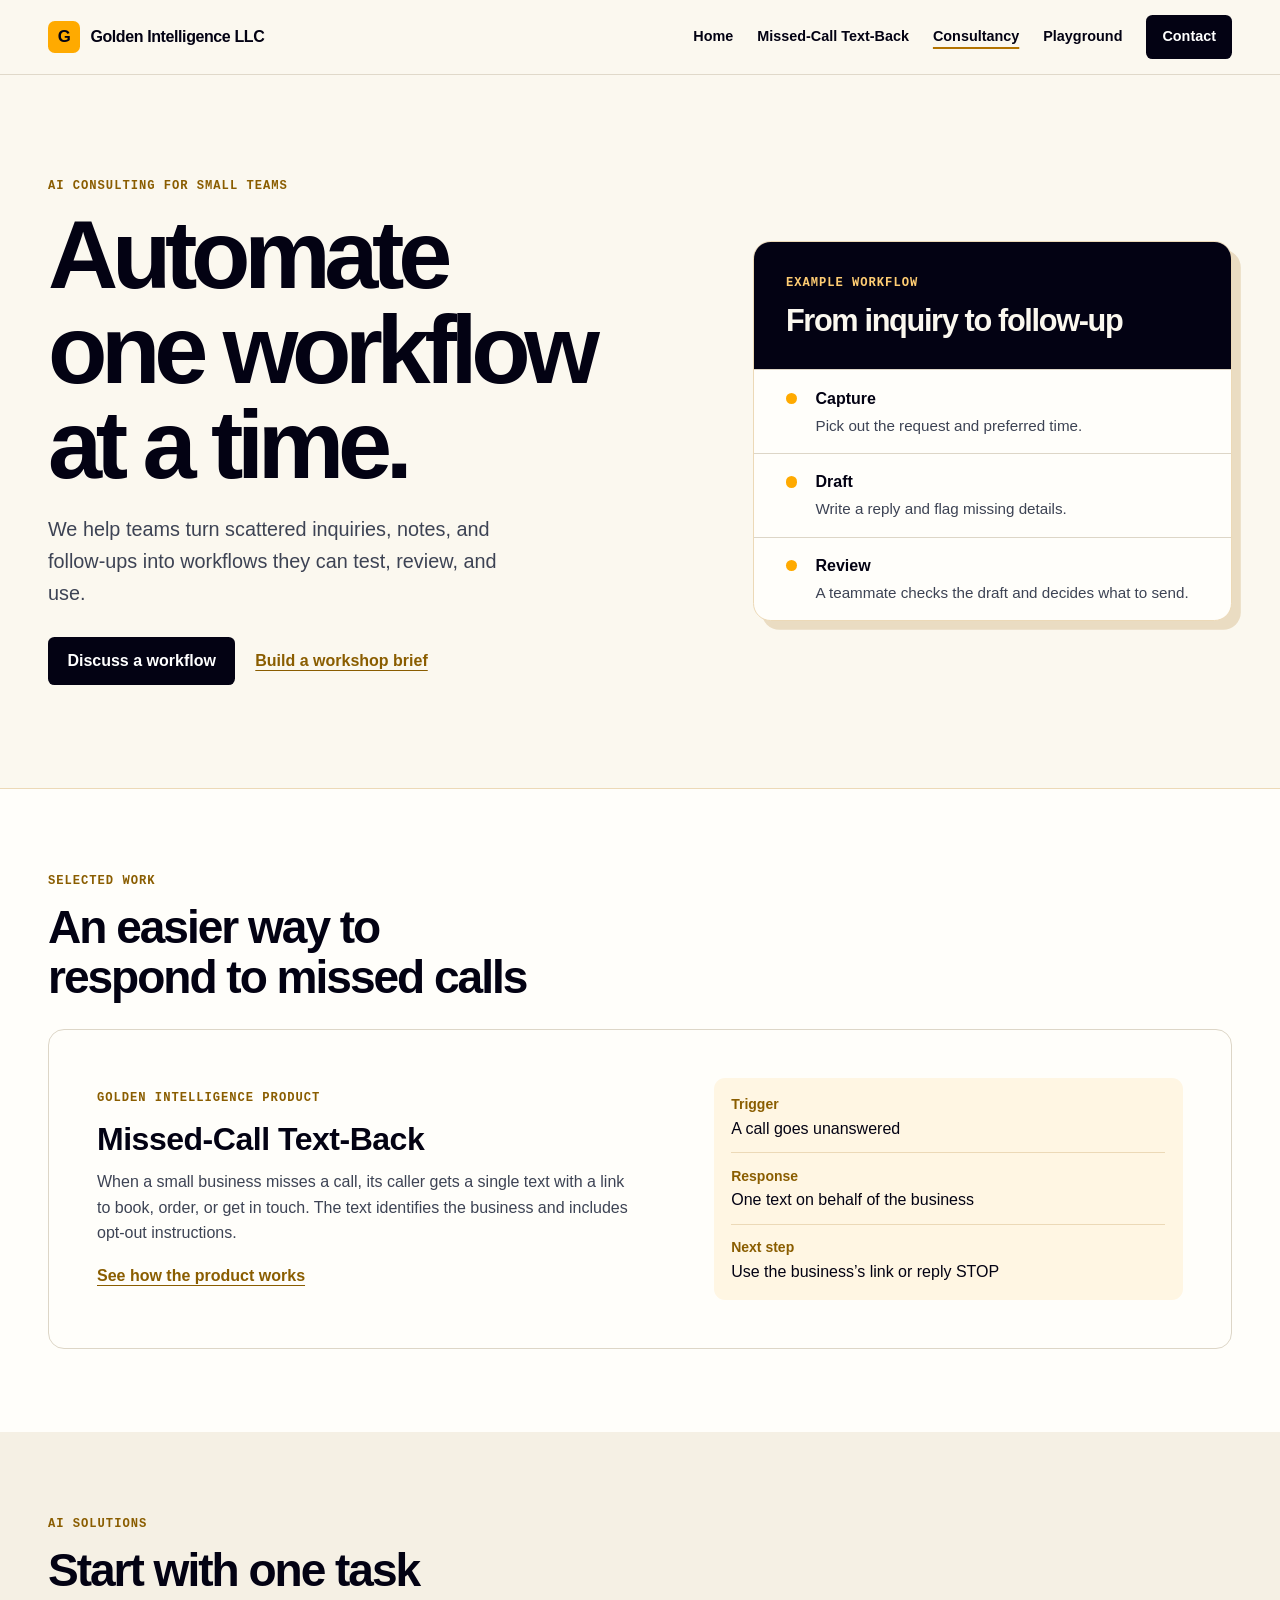
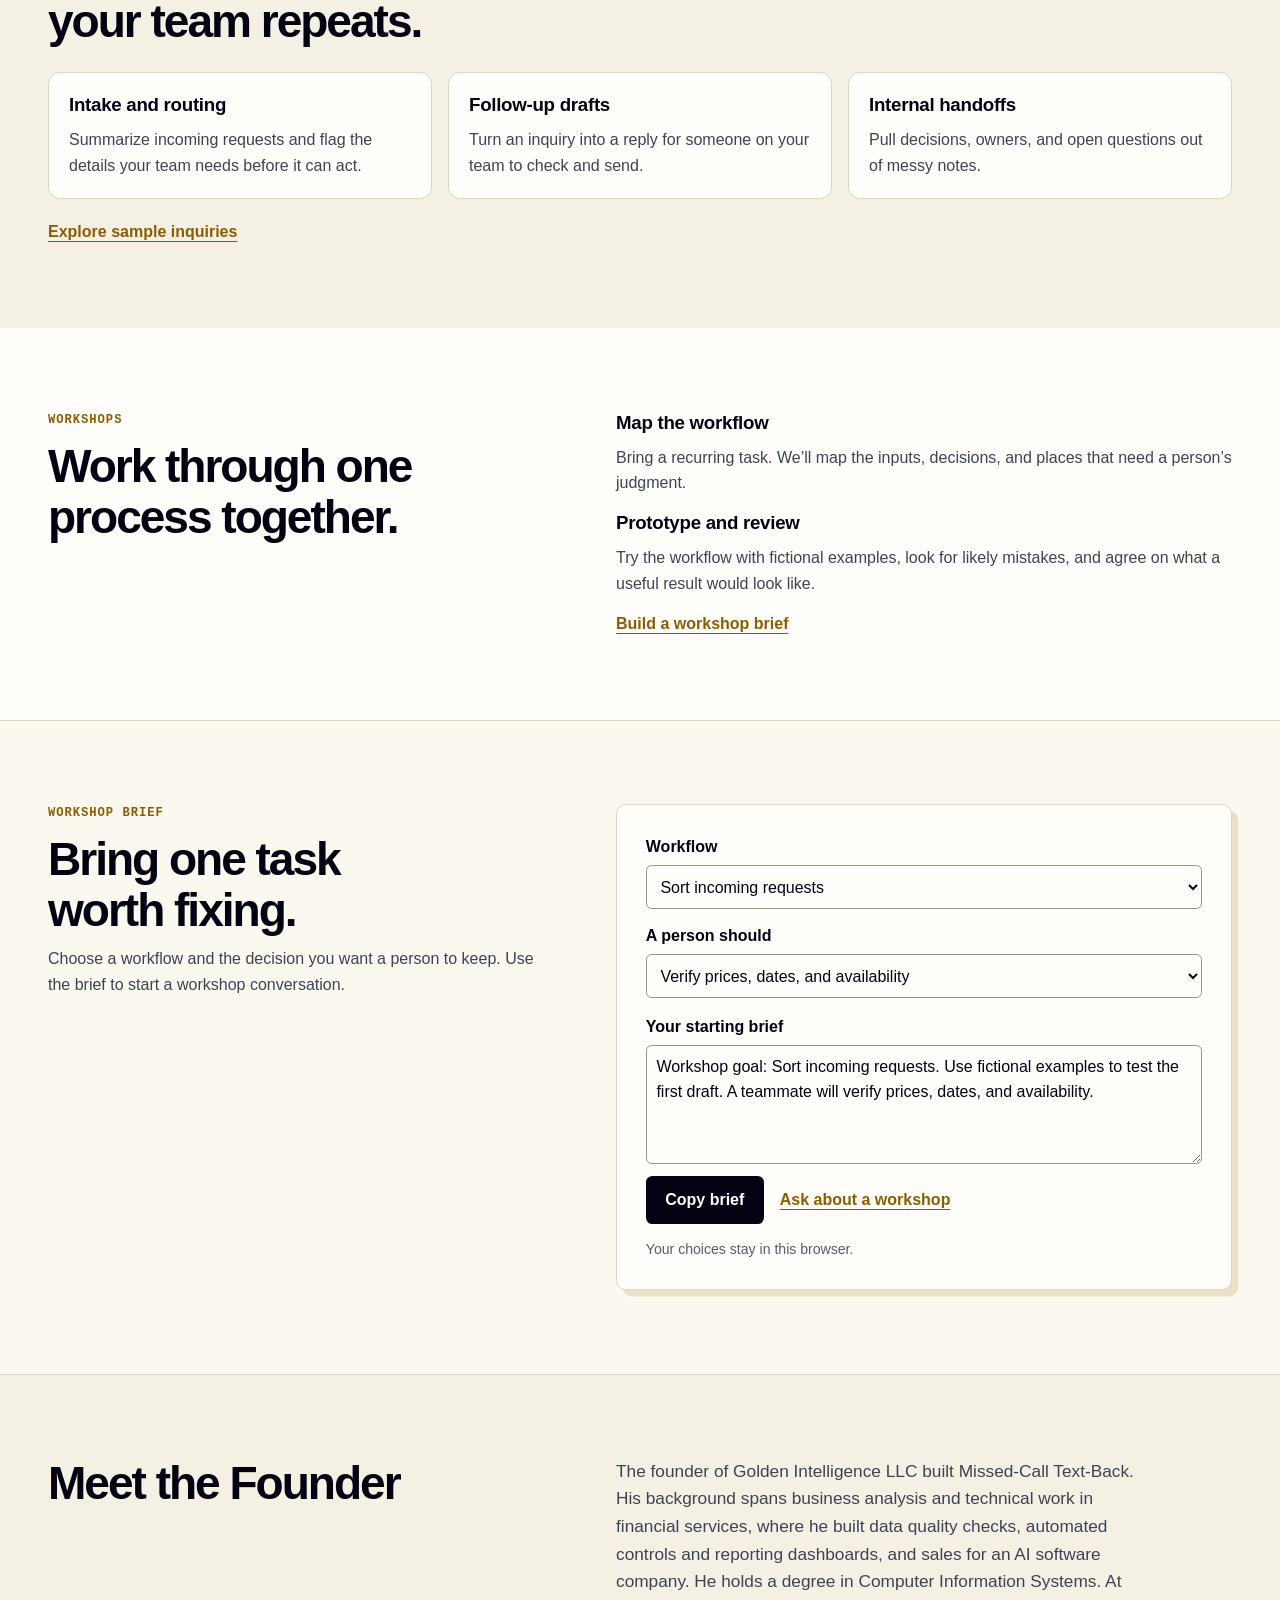
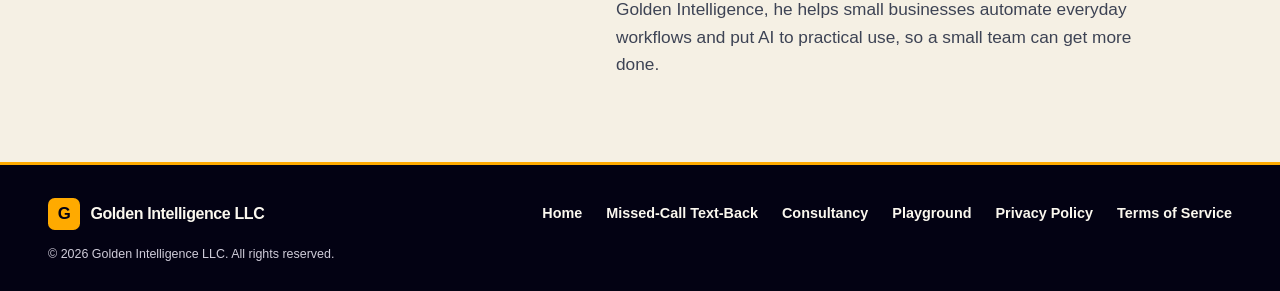
==== commit 612819a8: "Revamp the Golden Intelligence website Refresh the homepage and share navigation across all five rou" ====
--- a/consulting/index.html
+++ b/consulting/index.html
@@ -8,31 +8,37 @@
   <link rel="canonical" href="https://goldaction.net/consulting/">
   <link rel="icon" href="data:image/svg+xml,%3Csvg xmlns='http://www.w3.org/2000/svg' viewBox='0 0 32 32'%3E%3Crect width='32' height='32' rx='7' fill='%23FFAA00'/%3E%3Ctext x='16' y='23' font-family='Helvetica,Arial,sans-serif' font-size='19' font-weight='bold' fill='%23030213' text-anchor='middle'%3EG%3C/text%3E%3C/svg%3E">
   <link rel="stylesheet" href="/assets/portfolio.css">
+  <link rel="stylesheet" href="/assets/revamp.css">
+  <link rel="stylesheet" href="/assets/site-shell.css">
+  <script src="/assets/site.js" defer></script>
 </head>
 <body>
-  <a class="skip" href="#main">Skip to content</a>
-  <header class="site">
-    <div class="shell site-inner">
-      <a class="brand" href="/consulting/" aria-current="page"><span class="mark" aria-hidden="true">G</span> Golden Intelligence LLC</a>
-      <nav aria-label="Main navigation">
-        <a href="#work">Work</a>
-        <a href="#workshops">Workshops</a>
+
+  <a class="site-skip" href="#main">Skip to content</a>
+  <header class="site-top">
+    <div class="site-bound site-top-inner">
+      <a class="site-wordmark" href="/" aria-label="Golden Intelligence LLC home"><span class="site-mark" aria-hidden="true">G</span><span>Golden Intelligence<span class="site-llc"> LLC</span></span></a>
+      <button id="site-menu" class="site-menu" type="button" aria-controls="site-navigation" aria-expanded="false" hidden>Menu</button>
+      <nav id="site-navigation" class="site-primary" aria-label="Main navigation">
+        <a href="/">Home</a>
+        <a href="/#about">Missed-Call Text-Back</a>
+        <a href="/consulting/" aria-current="page">Consultancy</a>
         <a href="/playground/">Playground</a>
-        <a class="product-link" href="/">Missed-Call Text-Back</a>
+        <a href="/#contact" class="site-contact-link">Contact</a>
       </nav>
     </div>
   </header>
 
-  <main id="main">
-    <section class="hero">
+  <main id="main" tabindex="-1">
+    <section class="hero consulting-hero">
       <div class="shell hero-grid">
         <div>
           <p class="eyebrow">AI consulting for small teams</p>
-          <h1>Make the next step easier.</h1>
+          <h1>Automate one workflow at a time.</h1>
           <p class="lede">We help teams turn scattered inquiries, notes, and follow-ups into workflows they can test, review, and use.</p>
           <div class="actions">
             <a class="button" href="mailto:support@goldaction.net?subject=AI%20workflow%20consultation">Discuss a workflow</a>
-            <a class="text-link" href="/playground/">Try the playground</a>
+            <a class="text-link" href="#brief">Build a workshop brief</a>
           </div>
         </div>
         <div class="workflow" aria-label="Example workflow for a service inquiry">
@@ -92,7 +98,40 @@
       <div class="workshop-steps">
         <div><h3>Map the workflow</h3><p>Bring a recurring task. We’ll map the inputs, decisions, and places that need a person’s judgment.</p></div>
         <div><h3>Prototype and review</h3><p>Try the workflow with fictional examples, look for likely mistakes, and agree on what a useful result would look like.</p></div>
-        <a class="text-link" href="mailto:support@goldaction.net?subject=AI%20workflow%20workshop">Ask about a workshop</a>
+        <a class="text-link" href="#brief">Build a workshop brief</a>
+      </div>
+    </section>
+
+    <section class="band" id="brief" aria-labelledby="brief-title">
+      <div class="shell section split brief-layout">
+        <div>
+          <p class="eyebrow">Workshop brief</p>
+          <h2 id="brief-title">Bring one task worth fixing.</h2>
+          <p>Choose a workflow and the decision you want a person to keep. Use the brief to start a workshop conversation.</p>
+        </div>
+        <div class="brief-panel" id="brief-panel">
+          <form id="brief-controls" hidden>
+            <label for="brief-work">Workflow</label>
+            <select id="brief-work" name="workflow">
+              <option value="intake">Sort incoming requests</option>
+              <option value="follow-up">Draft customer follow-ups</option>
+              <option value="handoff">Prepare team handoffs</option>
+            </select>
+            <label for="brief-check">A person should</label>
+            <select id="brief-check" name="checkpoint">
+              <option value="facts">Verify prices, dates, and availability</option>
+              <option value="exceptions">Decide when to escalate exceptions</option>
+              <option value="approval">Approve anything before it is sent</option>
+            </select>
+          </form>
+          <label for="brief-text">Your starting brief</label>
+          <textarea id="brief-text" rows="4" readonly>Workshop goal: Sort incoming requests. Use fictional examples to test the first draft. A teammate will verify prices, dates, and availability.</textarea>
+          <div class="brief-actions">
+            <button class="button" id="copy-brief" type="button" hidden>Copy brief</button>
+            <a class="text-link" href="mailto:support@goldaction.net?subject=AI%20workflow%20workshop">Ask about a workshop</a>
+          </div>
+          <p class="sample-note" id="brief-status" role="status">Your choices stay in this browser.</p>
+        </div>
       </div>
     </section>
 
@@ -106,14 +145,18 @@
     </section>
   </main>
 
-  <footer class="site footer">
-    <div class="shell site-inner">
-      <span>Golden Intelligence LLC</span>
+  <footer class="site-foot">
+    <div class="site-bound site-foot-inner">
+      <a class="site-wordmark" href="/" aria-label="Golden Intelligence LLC home"><span class="site-mark" aria-hidden="true">G</span><span>Golden Intelligence LLC</span></a>
       <nav aria-label="Footer navigation">
-        <a href="/">Missed-Call Text-Back</a>
+        <a href="/">Home</a>
+        <a href="/#about">Missed-Call Text-Back</a>
+        <a href="/consulting/">Consultancy</a>
+        <a href="/playground/">Playground</a>
         <a href="/privacy/">Privacy Policy</a>
         <a href="/terms/">Terms of Service</a>
       </nav>
+      <small>&copy; 2026 Golden Intelligence LLC. All rights reserved.</small>
     </div>
   </footer>
 </body>
--- a/assets/portfolio.css
+++ b/assets/portfolio.css
@@ -19,57 +19,7 @@
 body { margin: 0; }
 a { color: var(--gold-deep); text-underline-offset: .25em; }
 :focus-visible { outline: 3px solid var(--gold-deep); outline-offset: 4px; }
-.site :focus-visible { outline-color: var(--gold); }
 .shell { width: min(100% - 3rem, 70rem); margin-inline: auto; }
-
-.skip {
-  position: absolute;
-  z-index: 1;
-  top: .75rem;
-  left: .75rem;
-  transform: translateY(-200%);
-  padding: .7rem 1rem;
-  background: var(--gold);
-  color: var(--ink);
-  font-weight: 700;
-}
-.skip:focus { transform: translateY(0); }
-
-.site { background: var(--ink); color: #e4e6ef; }
-.site-inner {
-  display: flex;
-  flex-wrap: wrap;
-  justify-content: space-between;
-  align-items: center;
-  gap: .5rem 1.5rem;
-  min-height: 4.5rem;
-  padding-block: .55rem;
-}
-.site nav { display: flex; flex-wrap: wrap; gap: 0 1.15rem; }
-.site a {
-  display: inline-flex;
-  align-items: center;
-  min-height: 2.75rem;
-  color: inherit;
-  text-decoration: none;
-  font-size: .9rem;
-}
-.site a:hover,
-.site nav a[aria-current="page"] { text-decoration: underline; }
-.site .brand { gap: .65rem; color: #fff; font-size: 1rem; font-weight: 750; }
-.mark {
-  display: inline-grid;
-  width: 2rem;
-  height: 2rem;
-  place-items: center;
-  border-radius: .45rem;
-  background: var(--gold);
-  color: var(--ink);
-  font-weight: 850;
-}
-.site nav .product-link { color: var(--gold); font-weight: 700; }
-.footer { margin-top: auto; }
-.footer .site-inner { padding-block: 1rem; }
 
 .hero {
   padding-block: clamp(3rem, 8vw, 7.25rem);
@@ -201,6 +151,4 @@
 }
 @media (max-width: 32rem) {
   .shell { width: calc(100% - 2rem); }
-  .site-inner { padding-block: .65rem; }
-  .site nav { gap: 0 .75rem; }
 }
--- a/assets/revamp.css
+++ b/assets/revamp.css
@@ -0,0 +1,300 @@
+:root {
+  --paper: #fbf8ef;
+  --bg: #fffefa;
+  --band: #f5f0e4;
+  --line: #ddd6c7;
+  --front-width: 74rem;
+}
+
+.shell, .product-section .wrap {
+  width: min(100% - 3rem, var(--front-width));
+  margin-inline: auto;
+}
+
+.eyebrow {
+  font-family: ui-monospace, SFMono-Regular, Consolas, monospace;
+  font-size: .76rem;
+  letter-spacing: .08em;
+  text-transform: uppercase;
+}
+
+.button { border-radius: .4rem; }
+
+.home-hero {
+  position: relative;
+  padding-block: clamp(3rem, 7.6vw, 7.4rem);
+  background: var(--ink);
+  color: var(--paper);
+}
+
+.home-hero-grid {
+  display: grid;
+  grid-template-columns: minmax(0, 1.08fr) minmax(0, 1fr);
+  align-items: center;
+  gap: clamp(1.75rem, 5vw, 5.75rem);
+}
+
+.home-intro .eyebrow { color: #ffcd73; }
+.home-intro h1 {
+  max-width: none;
+  color: var(--paper);
+  font-size: clamp(2.5rem, 6.18vw, 6.2rem);
+  letter-spacing: -.075em;
+  line-height: 1;
+}
+
+.home-intro h1 em { color: #ffba41; font-style: normal; }
+.home-intro .lede { color: #dfdeea; }
+.home-intro .text-link { color: var(--paper); }
+.home-intro .text-link:hover { color: #ffcd73; }
+.home-intro :focus-visible { outline-color: var(--gold); }
+.button-gold { background: var(--gold); color: var(--ink); }
+.button-gold:hover { background: #ffd180; color: var(--ink); }
+
+.explorer {
+  min-width: 0;
+  overflow: hidden;
+  border: 1px solid #e8d9bf;
+  border-radius: .85rem;
+  background: var(--paper);
+  color: var(--body);
+  box-shadow: .65rem .65rem 0 #30263b;
+}
+
+.explorer-head {
+  display: flex;
+  align-items: center;
+  justify-content: space-between;
+  gap: .75rem;
+  padding: 1.2rem clamp(.9rem, 3vw, 1.65rem);
+  border-bottom: 1px solid var(--line);
+}
+
+.explorer-head h2 { font-size: clamp(1.55rem, 3vw, 2.65rem); }
+.explorer-head .eyebrow { margin: 0 0 .35rem; }
+.explorer-mark {
+  display: grid;
+  flex: none;
+  width: 2.7rem;
+  height: 2.7rem;
+  place-items: center;
+  border: 1px solid #e6bf74;
+  border-radius: 50%;
+  background: #ffebbe;
+  color: #554016;
+  font-size: 1.45rem;
+  line-height: 1;
+}
+
+.explorer-controls, .explorer-content {
+  padding: 1rem clamp(.9rem, 3vw, 1.65rem) 0;
+}
+
+.explorer-controls fieldset { margin-bottom: .85rem; }
+.explorer-controls fieldset:last-child { margin-bottom: 0; }
+.explorer-controls legend {
+  margin-bottom: .35rem;
+  color: var(--body);
+  font-family: ui-monospace, SFMono-Regular, Consolas, monospace;
+  font-size: .72rem;
+  letter-spacing: .035em;
+}
+
+.choice-row { display: grid; grid-template-columns: repeat(3, minmax(0, 1fr)); gap: .3rem; }
+.choice-row label {
+  display: flex;
+  align-items: center;
+  justify-content: center;
+  min-height: 2.75rem;
+  padding: .27rem .15rem;
+  border: 1px solid var(--line);
+  border-radius: .3rem;
+  background: var(--bg);
+  color: var(--ink);
+  font-size: .8rem;
+  font-weight: 700;
+  line-height: 1.15;
+  text-align: center;
+  cursor: pointer;
+}
+
+.choice-row label:has(:checked) {
+  border-color: #a77113;
+  background: #ffe8b2;
+  box-shadow: inset 0 -.18rem 0 #a77113;
+}
+
+.choice-row label:focus-within { outline: 2px solid var(--gold-deep); outline-offset: 2px; }
+.choice-row input {
+  position: absolute;
+  width: 1px;
+  height: 1px;
+  margin: -1px;
+  clip-path: inset(50%);
+  overflow: hidden;
+}
+
+.explorer-steps label {
+  border: 0;
+  border-top: 2px solid #b9ad97;
+  border-radius: 0 0 .3rem .3rem;
+  background: transparent;
+}
+
+.explorer-content article {
+  padding: .9rem 1rem .55rem;
+  border: 1px solid var(--line);
+  border-radius: .45rem;
+  background: var(--bg);
+}
+
+.explorer-content article + article { margin-top: .65rem; }
+.explorer-content h3 {
+  margin: 0 0 .3rem;
+  color: var(--gold-deep);
+  font-size: .76rem;
+  letter-spacing: .035em;
+  text-transform: uppercase;
+}
+.explorer-content [data-stage] { min-height: 6rem; }
+.explorer-content [data-stage] + [data-stage]:not([hidden]) { margin-top: .55rem; }
+.explorer-content strong { color: var(--ink); font-size: 1.04rem; }
+.explorer-content p { margin-top: .22rem; font-size: .9rem; line-height: 1.5; }
+.explorer-content a { display: inline-flex; align-items: center; min-height: 2.75rem; font-size: .85rem; }
+.explorer-buttons { display: flex; gap: .5rem; padding: .65rem clamp(.9rem, 3vw, 1.65rem) 0; }
+.explorer-buttons button { min-height: 2.75rem; padding: .38rem .78rem; font-size: .85rem; }
+.explorer-buttons [aria-disabled="true"] { opacity: .55; cursor: default; }
+.explorer-note { margin: .65rem 0 0; padding: 0 clamp(.9rem, 3vw, 1.65rem) 1rem; color: var(--muted); font-size: .8rem; }
+
+.home-ways .tiles article {
+  padding: 1.05rem 1.35rem 1.25rem 0;
+  border: 0;
+  border-top: 2px solid #c6a871;
+  border-radius: 0;
+  background: transparent;
+}
+
+.home-ways .tiles a { display: inline-block; padding-block: .55rem; }
+
+.product-section { padding-block: clamp(2.8rem, 6vw, 5.2rem); }
+.product-intro { border-top: 1px solid var(--line); background: var(--paper); }
+.product-section .rule { width: 2.6rem; height: .19rem; margin-bottom: 1rem; background: var(--gold); }
+.product-section .section-intro { max-width: 67ch; margin-top: 1rem; font-size: clamp(1rem, 1.8vw, 1.12rem); }
+.tinted { background: var(--band); }
+
+.steps, .policy-grid {
+  display: grid;
+  grid-template-columns: repeat(3, minmax(0, 1fr));
+  gap: 1rem;
+  margin-top: 1.65rem;
+}
+
+.policy-grid { grid-template-columns: repeat(2, minmax(0, 1fr)); }
+.step, .policy-item, .contact-card {
+  padding: clamp(1rem, 3vw, 1.65rem);
+  border: 1px solid var(--line);
+  border-radius: .55rem;
+  background: var(--bg);
+}
+
+.step-num {
+  display: grid;
+  width: 2rem;
+  height: 2rem;
+  place-items: center;
+  margin-bottom: .85rem;
+  border-radius: .3rem;
+  background: var(--gold);
+  color: var(--ink);
+  font: 800 1rem ui-monospace, monospace;
+}
+
+.price-card {
+  max-width: 35rem;
+  margin-top: 1.65rem;
+  padding: clamp(1.15rem, 4vw, 2.1rem);
+  border: 1px solid #e2c58c;
+  border-top: .3rem solid var(--gold);
+  border-radius: .55rem;
+  background: var(--paper);
+}
+
+.price { display: flex; align-items: baseline; flex-wrap: wrap; gap: 0 .4rem; margin-top: .55rem; color: var(--ink); }
+.price .amount { font-size: clamp(2.7rem, 6vw, 4.2rem); font-weight: 850; letter-spacing: -.06em; line-height: 1.25; }
+.price .per { font-weight: 650; }
+.price-terms { margin: .45rem 0 1.3rem; padding-left: 1.15rem; }
+.price-note { margin-top: 1rem; font-size: .92rem; }
+.product-section kbd { padding: .08em .22em; border: 1px solid var(--line); border-radius: .2em; background: var(--paper); color: var(--ink); }
+.contact-card { max-width: 36rem; margin-top: 1.5rem; overflow-wrap: anywhere; }
+.contact-card dl { display: grid; grid-template-columns: max-content 1fr; gap: .45rem 1.1rem; margin: 0; }
+.contact-card dt { color: var(--ink); font-weight: 750; }
+.contact-card dd { margin: 0; }
+
+.consulting-hero, .demo-hero { background: var(--paper); }
+.consulting-hero .workflow { box-shadow: .55rem .55rem 0 #eadcc2; }
+.consulting-hero .workflow-intro { background: var(--ink); }
+.consulting-hero .workflow-intro .eyebrow { color: #ffcd73; }
+.consulting-hero .workflow-intro h2 { color: var(--paper); }
+#brief { border-block: 1px solid var(--line); background: var(--paper); }
+.brief-layout { align-items: start; }
+.brief-panel {
+  padding: clamp(1rem, 3.7vw, 1.8rem);
+  border: 1px solid var(--line);
+  border-radius: .6rem;
+  background: var(--bg);
+  box-shadow: .4rem .4rem 0 #ecdfc8;
+}
+
+.brief-panel form { display: grid; grid-template-columns: 1fr; gap: .35rem; margin-bottom: 1rem; }
+.brief-panel label { display: block; color: var(--ink); font-weight: 700; }
+.brief-panel select, .brief-panel textarea {
+  width: 100%;
+  min-width: 0;
+  min-height: 2.75rem;
+  padding: .45rem .6rem;
+  border: 1px solid #9d927b;
+  border-radius: .35rem;
+  background: var(--bg);
+  color: var(--ink);
+  font: inherit;
+}
+
+.brief-panel select + label { margin-top: .5rem; }
+.brief-panel textarea { display: block; margin-top: .35rem; resize: vertical; }
+.brief-actions { display: flex; align-items: center; flex-wrap: wrap; gap: .55rem 1rem; margin-top: .75rem; }
+.brief-panel [role="status"] { font-size: .88rem; }
+
+.demo-mode-key {
+  display: grid;
+  grid-template-columns: repeat(auto-fit, minmax(min(100%, 14rem), 1fr));
+  gap: .55rem 1rem;
+  max-width: 44rem;
+  margin-top: 1.4rem;
+}
+
+.demo-mode-key p { margin: 0; padding: .7rem .8rem; border-left: .2rem solid var(--gold); background: var(--bg); font-size: .91rem; }
+.demo-mode-key strong { color: var(--ink); }
+.result-status { color: var(--muted); font-size: .92rem; }
+
+@media (max-width: 50rem) {
+  .shell, .product-section .wrap { width: min(100% - 2rem, var(--front-width)); }
+  .home-hero-grid { grid-template-columns: 1fr; gap: 2.35rem; }
+  .home-intro h1 { font-size: clamp(2.5rem, 9vw, 5.6rem); }
+  .explorer { max-width: 36rem; }
+  .steps, .policy-grid { grid-template-columns: 1fr; }
+}
+
+@media (max-width: 23rem) {
+  .choice-row label { padding-inline: .16rem; font-size: .76rem; }
+  .contact-card dl { grid-template-columns: 1fr; gap: .18rem; }
+  .contact-card dd + dt { margin-top: .4rem; }
+}
+
+@media (min-width: 50.001rem) {
+  .pricing-layout {
+    display: grid;
+    grid-template-columns: minmax(0, .8fr) minmax(0, 1fr);
+    gap: clamp(2rem, 8vw, 6rem);
+  }
+  .pricing-layout .price-card { margin-top: 0; }
+}
--- a/assets/site-shell.css
+++ b/assets/site-shell.css
@@ -0,0 +1,171 @@
+.site-bound {
+  width: min(100% - 3rem, 74rem);
+  margin-inline: auto;
+}
+
+.site-top {
+  position: sticky;
+  z-index: 5;
+  top: 0;
+  border-bottom: 1px solid #e0d9ca;
+  background: #fbf8ef;
+  color: #030213;
+}
+
+.site-top-inner, .site-foot-inner {
+  display: flex;
+  flex-wrap: wrap;
+  align-items: center;
+  justify-content: space-between;
+  gap: .5rem 1.25rem;
+  min-height: 4.6rem;
+}
+
+.site-wordmark {
+  display: inline-flex;
+  align-items: center;
+  gap: .65rem;
+  min-height: 2.75rem;
+  color: inherit;
+  font-size: 1rem;
+  font-weight: 800;
+  letter-spacing: -.025em;
+  line-height: 1.2;
+  text-decoration: none;
+}
+
+.site-mark {
+  display: grid;
+  flex: none;
+  width: 2rem;
+  height: 2rem;
+  place-items: center;
+  border-radius: .42rem;
+  background: #ffaa00;
+  color: #030213;
+  font-size: 1.05rem;
+}
+
+.site-primary, .site-foot nav {
+  display: flex;
+  flex-wrap: wrap;
+  align-items: center;
+  gap: .1rem clamp(.65rem, 2vw, 1.5rem);
+}
+
+.site-primary a, .site-foot nav a {
+  display: inline-flex;
+  align-items: center;
+  min-height: 2.75rem;
+  margin: 0;
+  color: inherit;
+  font-size: .9rem;
+  font-weight: 650;
+  line-height: 1.2;
+  text-decoration: none;
+  text-underline-offset: .4em;
+}
+
+.site-primary a:hover, .site-primary a[aria-current="page"],
+.site-foot nav a:hover, .site-foot nav a[aria-current="page"] {
+  color: inherit;
+  text-decoration: underline;
+  text-decoration-color: #b27300;
+  text-decoration-thickness: .15em;
+}
+
+.site-primary .site-contact-link {
+  justify-content: center;
+  padding-inline: 1rem;
+  border-radius: .4rem;
+  background: #030213;
+  color: #fff;
+}
+
+.site-primary .site-contact-link:hover {
+  background: #292840;
+  color: #fff;
+}
+
+.site-menu {
+  min-height: 2.75rem;
+  padding: .45rem .75rem;
+  border: 1px solid #9d927b;
+  border-radius: .4rem;
+  background: transparent;
+  color: inherit;
+  font: inherit;
+  font-size: .9rem;
+  font-weight: 700;
+  cursor: pointer;
+}
+
+.site-menu[aria-expanded="true"] {
+  border-color: #030213;
+  background: #030213;
+  color: #fff;
+}
+
+.site-foot {
+  padding-block: 1.65rem;
+  border-top: 3px solid #ffaa00;
+  background: #030213;
+  color: #fbf8ef;
+}
+
+.site-foot nav a:hover, .site-foot nav a[aria-current="page"] {
+  text-decoration-color: #ffaa00;
+}
+
+.site-top :focus-visible, .site-skip:focus-visible {
+  outline: 3px solid #8a5d00;
+  outline-offset: 3px;
+}
+
+.site-foot :focus-visible {
+  outline: 3px solid #ffaa00;
+  outline-offset: 3px;
+}
+
+.site-skip {
+  position: fixed;
+  z-index: 10;
+  top: .5rem;
+  left: .5rem;
+  transform: translateY(calc(-100% - 1rem));
+  padding: .55rem .9rem;
+  background: #ffaa00;
+  color: #030213;
+  font-weight: 750;
+}
+
+.site-skip:focus { transform: none; }
+[hidden] { display: none !important; }
+#main, main [id] { scroll-margin-top: 5.5rem; }
+
+@media (max-width: 50rem) {
+  .site-top { position: relative; }
+  .site-bound { width: min(100% - 2rem, 74rem); }
+  .site-top-inner { min-height: 4.1rem; padding-block: .55rem; }
+  .site-primary {
+    display: grid;
+    width: 100%;
+    padding-block: .35rem .5rem;
+    border-top: 1px solid #e0d9ca;
+  }
+  .site-primary a { padding-inline: .35rem; }
+  .site-primary .site-contact-link { justify-self: start; padding-inline: .85rem; }
+  .site-foot-inner { align-items: flex-start; flex-direction: column; }
+  #main, main [id] { scroll-margin-top: 1rem; }
+}
+
+@media (max-width: 23rem) {
+  .site-top-inner { column-gap: .5rem; }
+  .site-llc { display: none; }
+}
+
+.site-foot small {
+  flex-basis: 100%;
+  color: #cfccd9;
+  font-size: .78rem;
+}
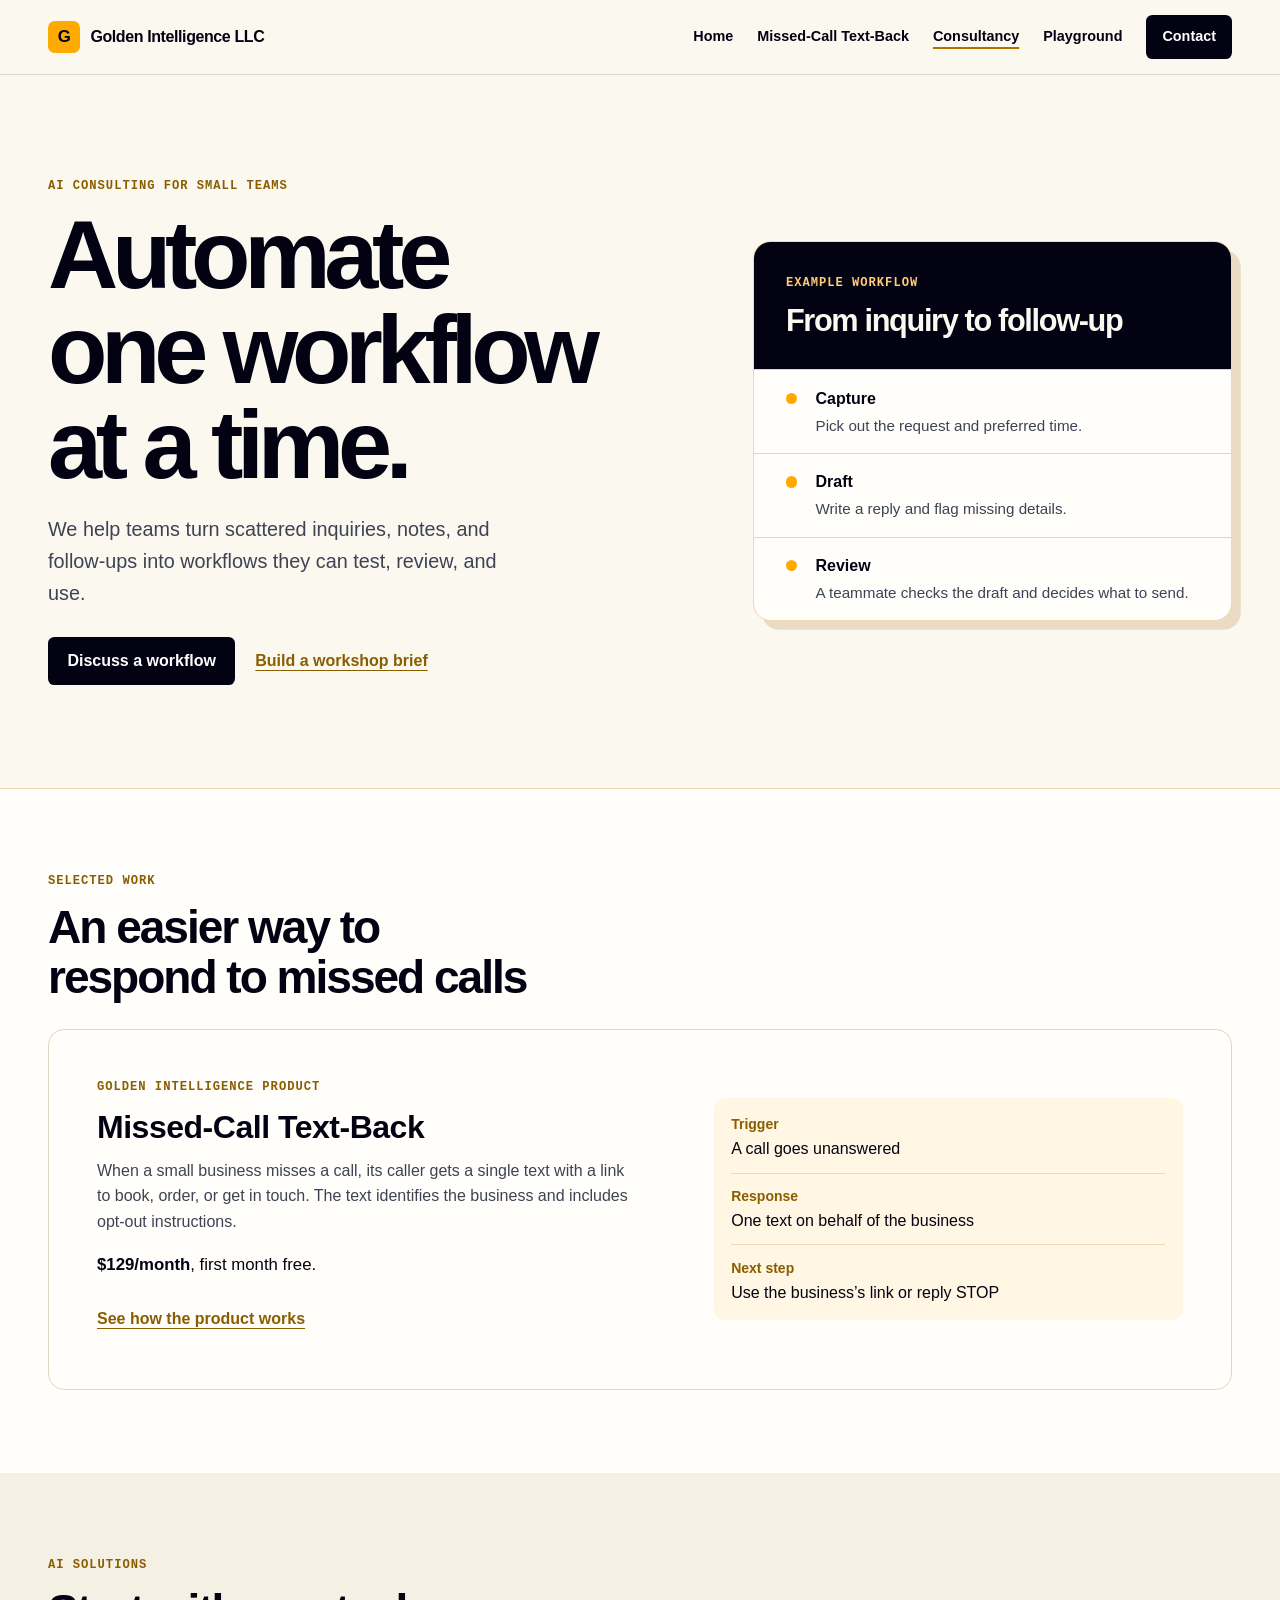
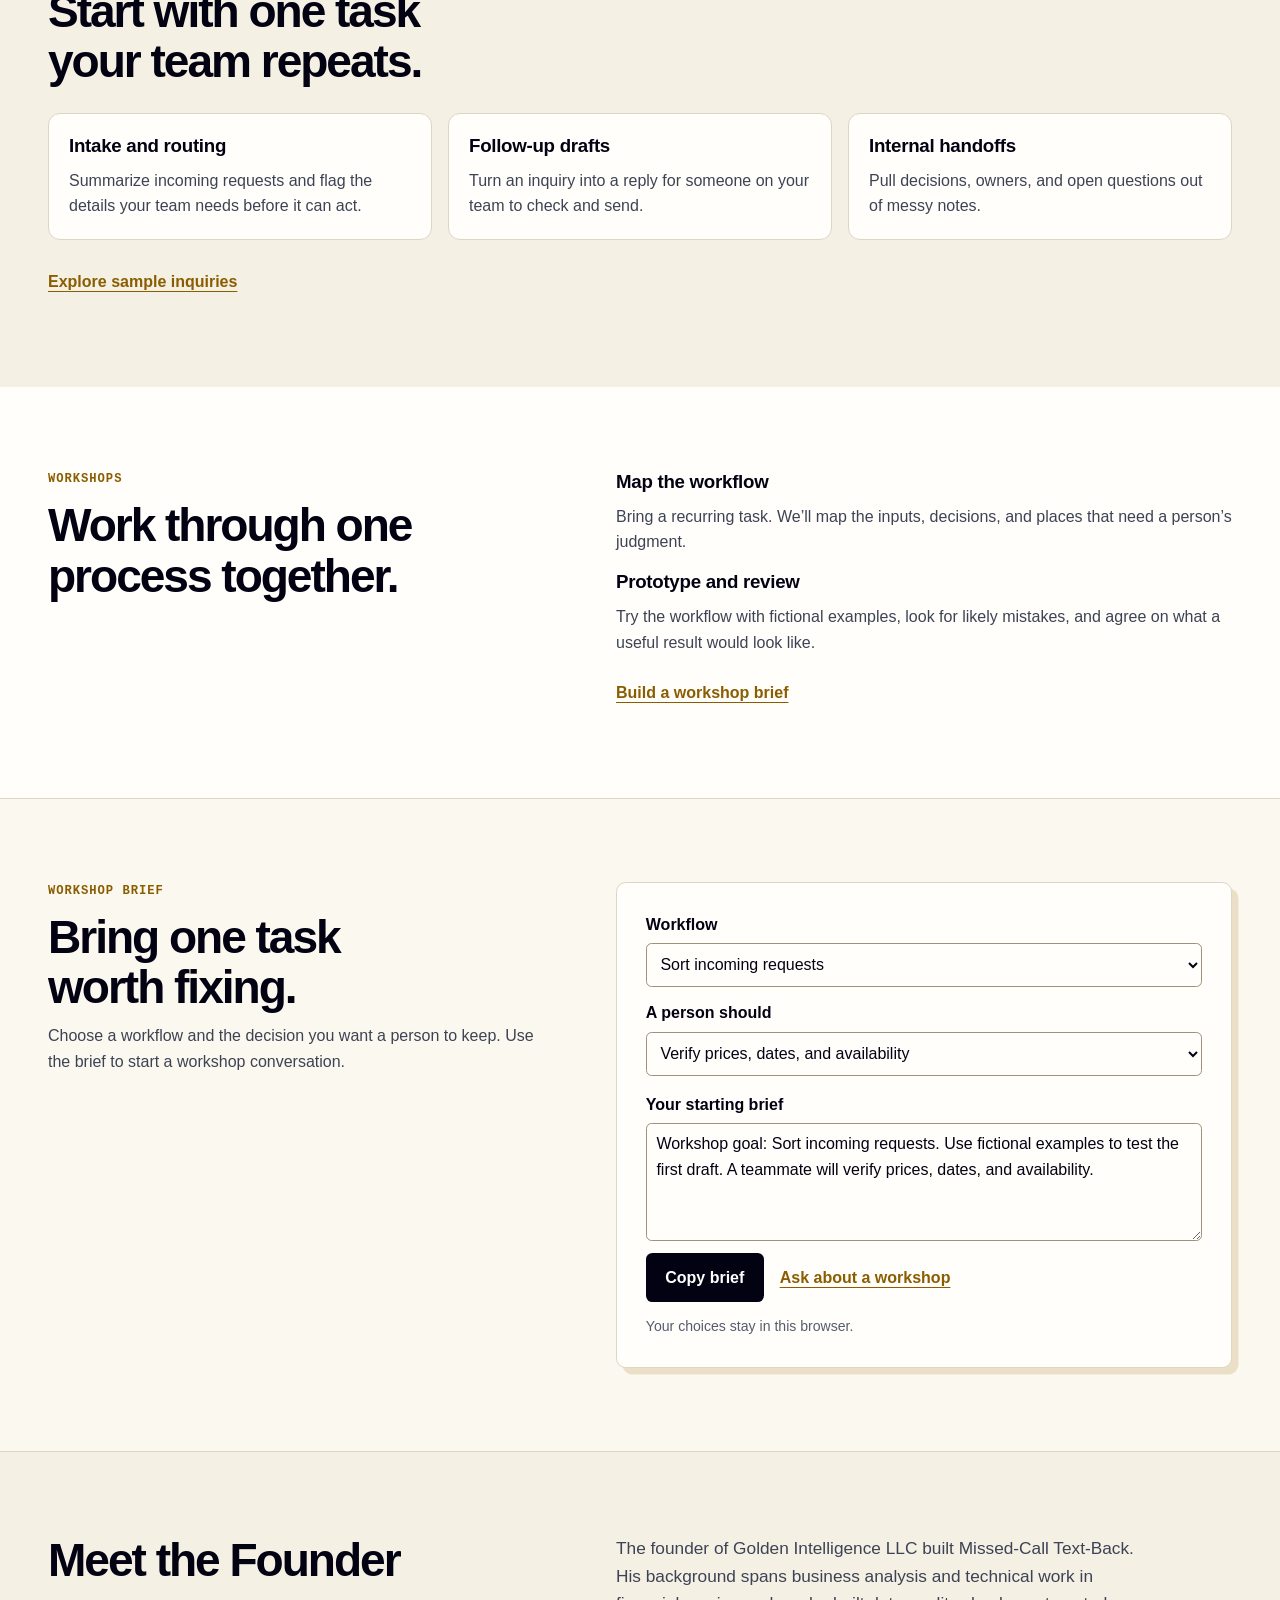
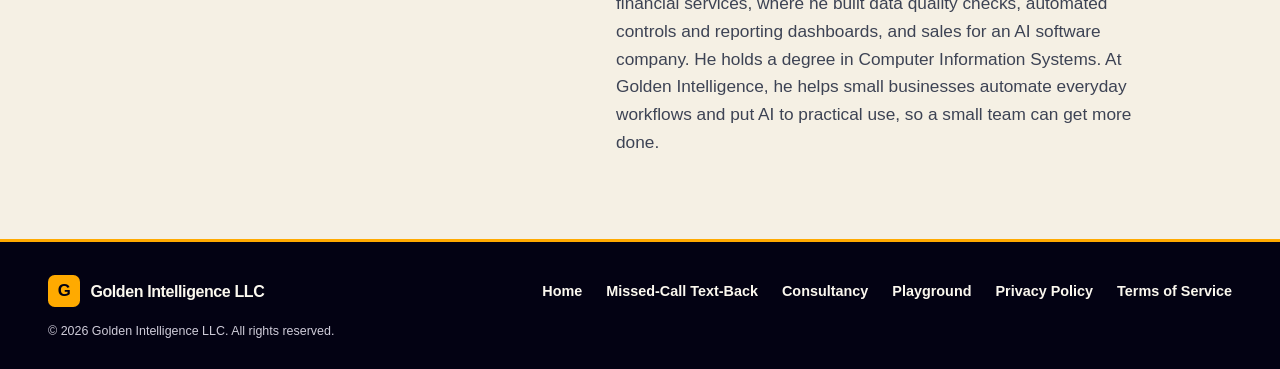
==== commit 3f3306e5: "Finish the mobile fixes from the 11/24 handoff - Price card button reads "Start my free month" and o" ====
--- a/consulting/index.html
+++ b/consulting/index.html
@@ -65,6 +65,7 @@
           <p class="eyebrow">Golden Intelligence product</p>
           <h3>Missed-Call Text-Back</h3>
           <p>When a small business misses a call, its caller gets a single text with a link to book, order, or get in touch. The text identifies the business and includes opt-out instructions.</p>
+          <p class="project-price"><strong>$129/month</strong>, first month free.</p>
           <a class="text-link" href="/#how">See how the product works</a>
         </div>
         <dl class="facts">
--- a/assets/revamp.css
+++ b/assets/revamp.css
@@ -51,8 +51,15 @@
 .button-gold { background: var(--gold); color: var(--ink); }
 .button-gold:hover { background: #ffd180; color: var(--ink); }
 
-.explorer {
+.home-price { margin-top: 1rem; color: var(--paper); font-size: clamp(1rem, 1.9vw, 1.15rem); }
+.home-price strong { color: #ffba41; font-weight: 850; }
+.home-aside { margin-top: 1.1rem; color: #dfdeea; font-size: .95rem; }
+.home-aside .text-link { margin-left: .25rem; }
+
+.text-example {
   min-width: 0;
+  max-width: 30rem;
+  margin: 0;
   overflow: hidden;
   border: 1px solid #e8d9bf;
   border-radius: .85rem;
@@ -61,120 +68,26 @@
   box-shadow: .65rem .65rem 0 #30263b;
 }
 
-.explorer-head {
-  display: flex;
-  align-items: center;
-  justify-content: space-between;
-  gap: .75rem;
+.text-example figcaption {
   padding: 1.2rem clamp(.9rem, 3vw, 1.65rem);
   border-bottom: 1px solid var(--line);
 }
 
-.explorer-head h2 { font-size: clamp(1.55rem, 3vw, 2.65rem); }
-.explorer-head .eyebrow { margin: 0 0 .35rem; }
-.explorer-mark {
-  display: grid;
-  flex: none;
-  width: 2.7rem;
-  height: 2.7rem;
-  place-items: center;
-  border: 1px solid #e6bf74;
-  border-radius: 50%;
-  background: #ffebbe;
-  color: #554016;
-  font-size: 1.45rem;
-  line-height: 1;
-}
-
-.explorer-controls, .explorer-content {
-  padding: 1rem clamp(.9rem, 3vw, 1.65rem) 0;
-}
-
-.explorer-controls fieldset { margin-bottom: .85rem; }
-.explorer-controls fieldset:last-child { margin-bottom: 0; }
-.explorer-controls legend {
-  margin-bottom: .35rem;
-  color: var(--body);
-  font-family: ui-monospace, SFMono-Regular, Consolas, monospace;
-  font-size: .72rem;
-  letter-spacing: .035em;
-}
-
-.choice-row { display: grid; grid-template-columns: repeat(3, minmax(0, 1fr)); gap: .3rem; }
-.choice-row label {
-  display: flex;
-  align-items: center;
-  justify-content: center;
-  min-height: 2.75rem;
-  padding: .27rem .15rem;
-  border: 1px solid var(--line);
-  border-radius: .3rem;
-  background: var(--bg);
+.text-example figcaption .eyebrow { margin: 0 0 .35rem; }
+.text-example h2 { font-size: clamp(1.4rem, 2.6vw, 2.1rem); }
+.text-example-body { padding: 1.1rem clamp(.9rem, 3vw, 1.65rem) 1.2rem; }
+.text-example-from { margin: 0; color: var(--ink); font-size: .85rem; font-weight: 750; }
+.text-bubble {
+  max-width: 34ch;
+  margin-top: .45rem;
+  padding: .8rem 1rem;
+  border-radius: 1.1rem 1.1rem 1.1rem .3rem;
+  background: #ece7da;
   color: var(--ink);
-  font-size: .8rem;
-  font-weight: 700;
-  line-height: 1.15;
-  text-align: center;
-  cursor: pointer;
-}
-
-.choice-row label:has(:checked) {
-  border-color: #a77113;
-  background: #ffe8b2;
-  box-shadow: inset 0 -.18rem 0 #a77113;
-}
-
-.choice-row label:focus-within { outline: 2px solid var(--gold-deep); outline-offset: 2px; }
-.choice-row input {
-  position: absolute;
-  width: 1px;
-  height: 1px;
-  margin: -1px;
-  clip-path: inset(50%);
-  overflow: hidden;
-}
-
-.explorer-steps label {
-  border: 0;
-  border-top: 2px solid #b9ad97;
-  border-radius: 0 0 .3rem .3rem;
-  background: transparent;
-}
-
-.explorer-content article {
-  padding: .9rem 1rem .55rem;
-  border: 1px solid var(--line);
-  border-radius: .45rem;
-  background: var(--bg);
-}
-
-.explorer-content article + article { margin-top: .65rem; }
-.explorer-content h3 {
-  margin: 0 0 .3rem;
-  color: var(--gold-deep);
-  font-size: .76rem;
-  letter-spacing: .035em;
-  text-transform: uppercase;
-}
-.explorer-content [data-stage] { min-height: 6rem; }
-.explorer-content [data-stage] + [data-stage]:not([hidden]) { margin-top: .55rem; }
-.explorer-content strong { color: var(--ink); font-size: 1.04rem; }
-.explorer-content p { margin-top: .22rem; font-size: .9rem; line-height: 1.5; }
-.explorer-content a { display: inline-flex; align-items: center; min-height: 2.75rem; font-size: .85rem; }
-.explorer-buttons { display: flex; gap: .5rem; padding: .65rem clamp(.9rem, 3vw, 1.65rem) 0; }
-.explorer-buttons button { min-height: 2.75rem; padding: .38rem .78rem; font-size: .85rem; }
-.explorer-buttons [aria-disabled="true"] { opacity: .55; cursor: default; }
-.explorer-note { margin: .65rem 0 0; padding: 0 clamp(.9rem, 3vw, 1.65rem) 1rem; color: var(--muted); font-size: .8rem; }
-
-.home-ways .tiles article {
-  padding: 1.05rem 1.35rem 1.25rem 0;
-  border: 0;
-  border-top: 2px solid #c6a871;
-  border-radius: 0;
-  background: transparent;
-}
-
-.home-ways .tiles a { display: inline-block; padding-block: .55rem; }
+  font-size: 1rem;
+  line-height: 1.45;
+}
+.text-example-note { margin-top: .9rem; color: var(--muted); font-size: .8rem; }
 
 .product-section { padding-block: clamp(2.8rem, 6vw, 5.2rem); }
 .product-intro { border-top: 1px solid var(--line); background: var(--paper); }
@@ -280,12 +193,10 @@
   .shell, .product-section .wrap { width: min(100% - 2rem, var(--front-width)); }
   .home-hero-grid { grid-template-columns: 1fr; gap: 2.35rem; }
   .home-intro h1 { font-size: clamp(2.5rem, 9vw, 5.6rem); }
-  .explorer { max-width: 36rem; }
   .steps, .policy-grid { grid-template-columns: 1fr; }
 }
 
 @media (max-width: 23rem) {
-  .choice-row label { padding-inline: .16rem; font-size: .76rem; }
   .contact-card dl { grid-template-columns: 1fr; gap: .18rem; }
   .contact-card dd + dt { margin-top: .4rem; }
 }
@@ -298,3 +209,43 @@
   }
   .pricing-layout .price-card { margin-top: 0; }
 }
+
+/* Mobile UX fixes, 11/24/2026 */
+
+/* Plain summary and price right under the product heading, so a phone
+   visitor sees what it does and what it costs without scrolling. */
+.product-summary { max-width: 46ch; margin-top: .85rem; color: var(--ink); font-size: clamp(1.08rem, 2.2vw, 1.28rem); font-weight: 650; line-height: 1.4; }
+.product-price { margin-top: .5rem; color: var(--ink); font-size: clamp(1rem, 1.9vw, 1.12rem); }
+.product-price strong { font-weight: 850; }
+
+/* Text links get the same 44px tap target as nav and buttons. */
+.text-link { display: inline-flex; align-items: center; min-height: 2.75rem; }
+.contact-card dl { align-items: center; }
+.contact-card dd a { display: inline-flex; align-items: center; min-height: 2.75rem; }
+
+/* Playground: tag every result as Sample or Live. */
+.result-head { display: flex; align-items: center; flex-wrap: wrap; gap: .35rem .6rem; }
+.result-tag {
+  display: inline-block;
+  padding: .12rem .5rem;
+  border: 1px solid var(--line);
+  border-radius: 999px;
+  background: var(--bg);
+  color: var(--muted);
+  font-size: .78rem;
+  font-weight: 750;
+  letter-spacing: .02em;
+  line-height: 1.4;
+  text-transform: uppercase;
+}
+.result-tag.is-live { border-color: var(--gold-deep); background: var(--gold); color: var(--ink); }
+.result-panel { scroll-margin-top: 1rem; }
+
+/* Mobile UX follow-ups, 11/25/2026 */
+
+/* Contact email as a full-width button, one tap to a pre-addressed email. */
+.contact-card dd a.contact-email { display: flex; justify-content: center; width: 100%; text-align: center; overflow-wrap: anywhere; }
+
+/* Price on the consultancy page's product card. */
+.project .project-price { color: var(--ink); font-size: 1.05rem; }
+.project .project-price strong { font-weight: 850; }
